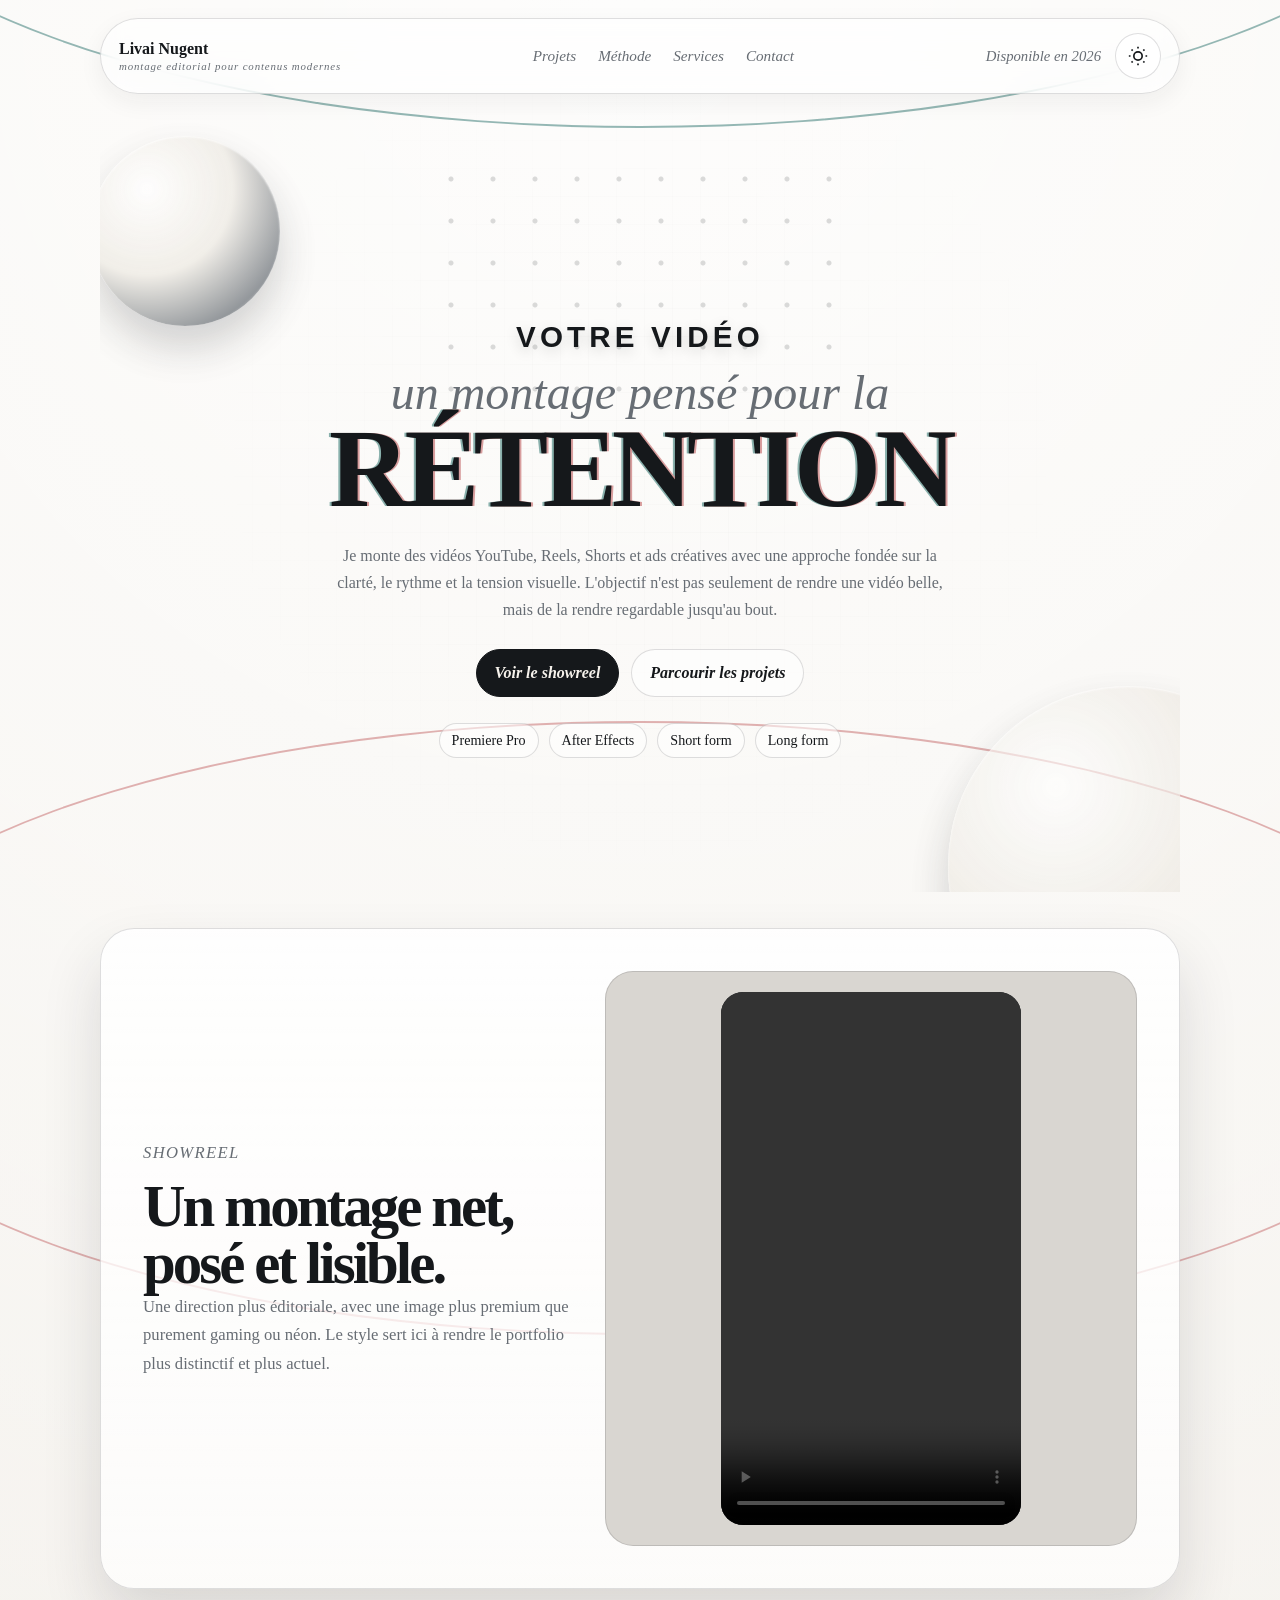
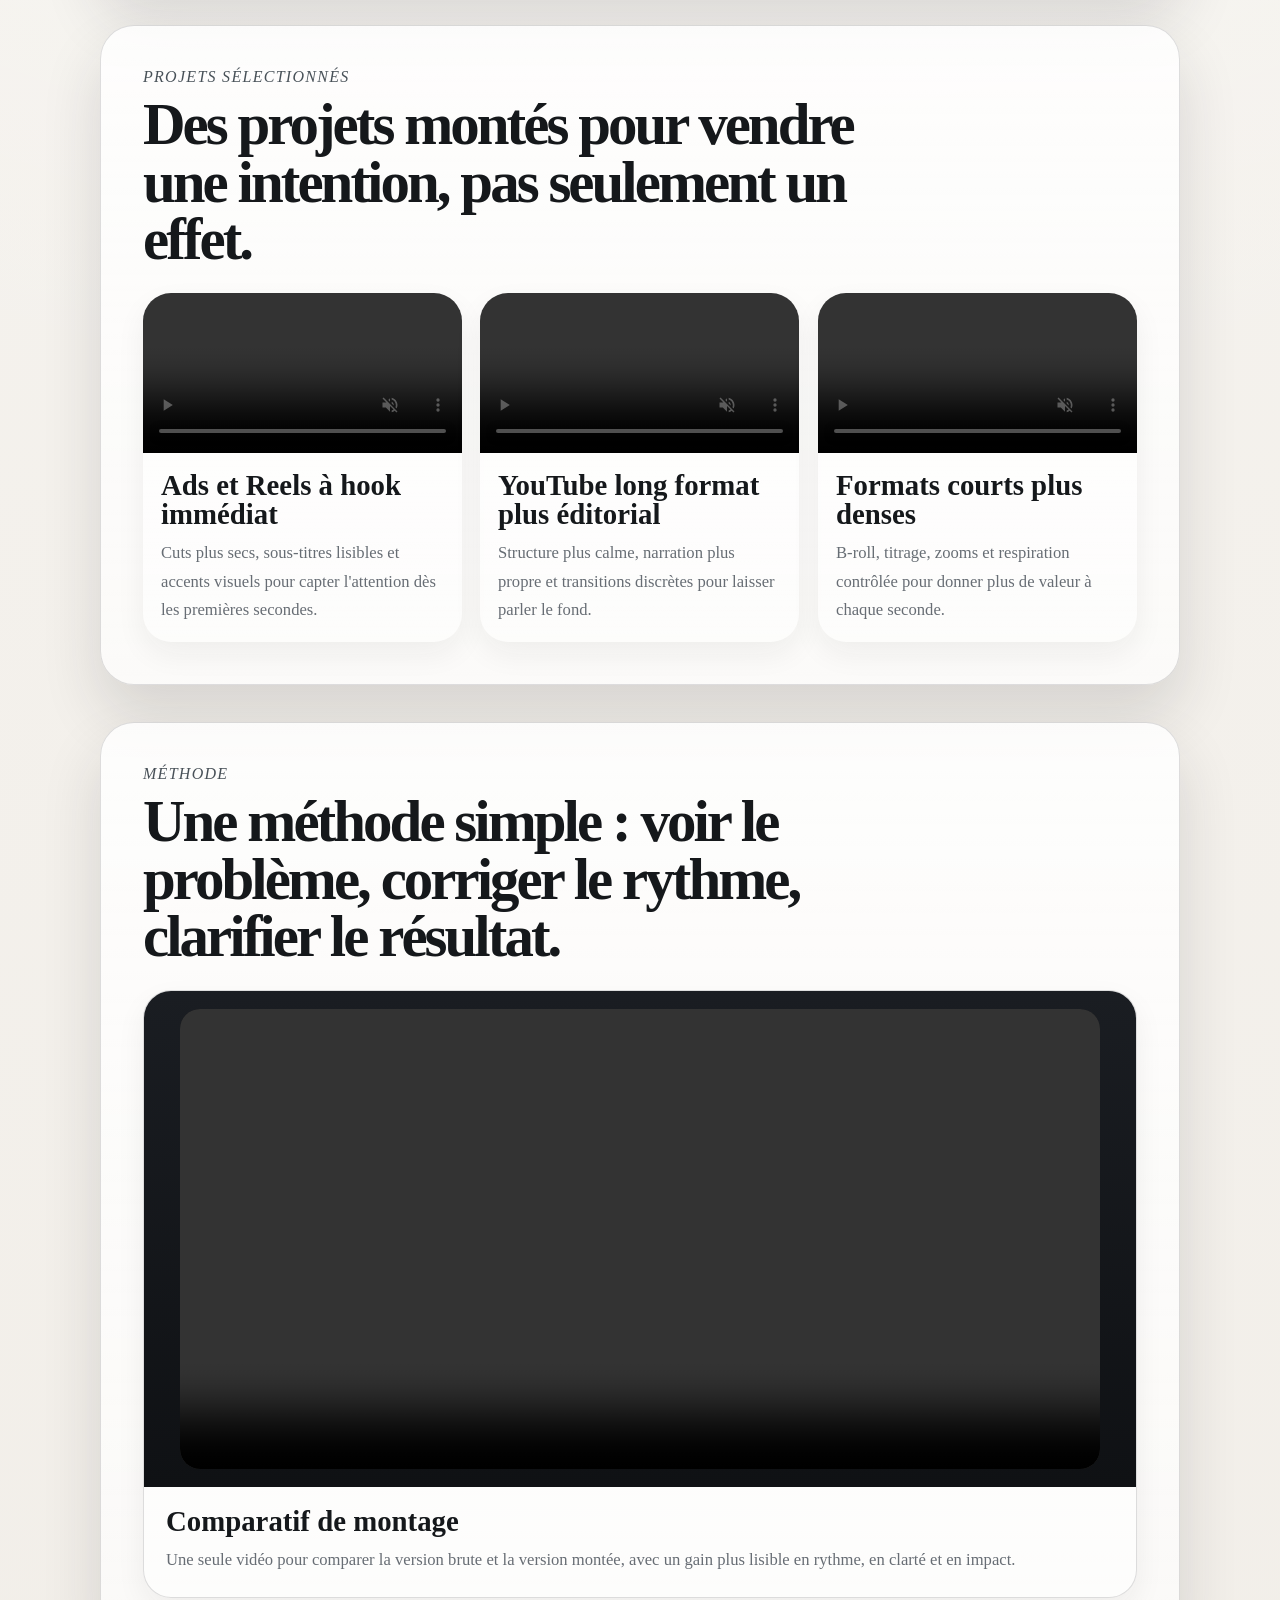
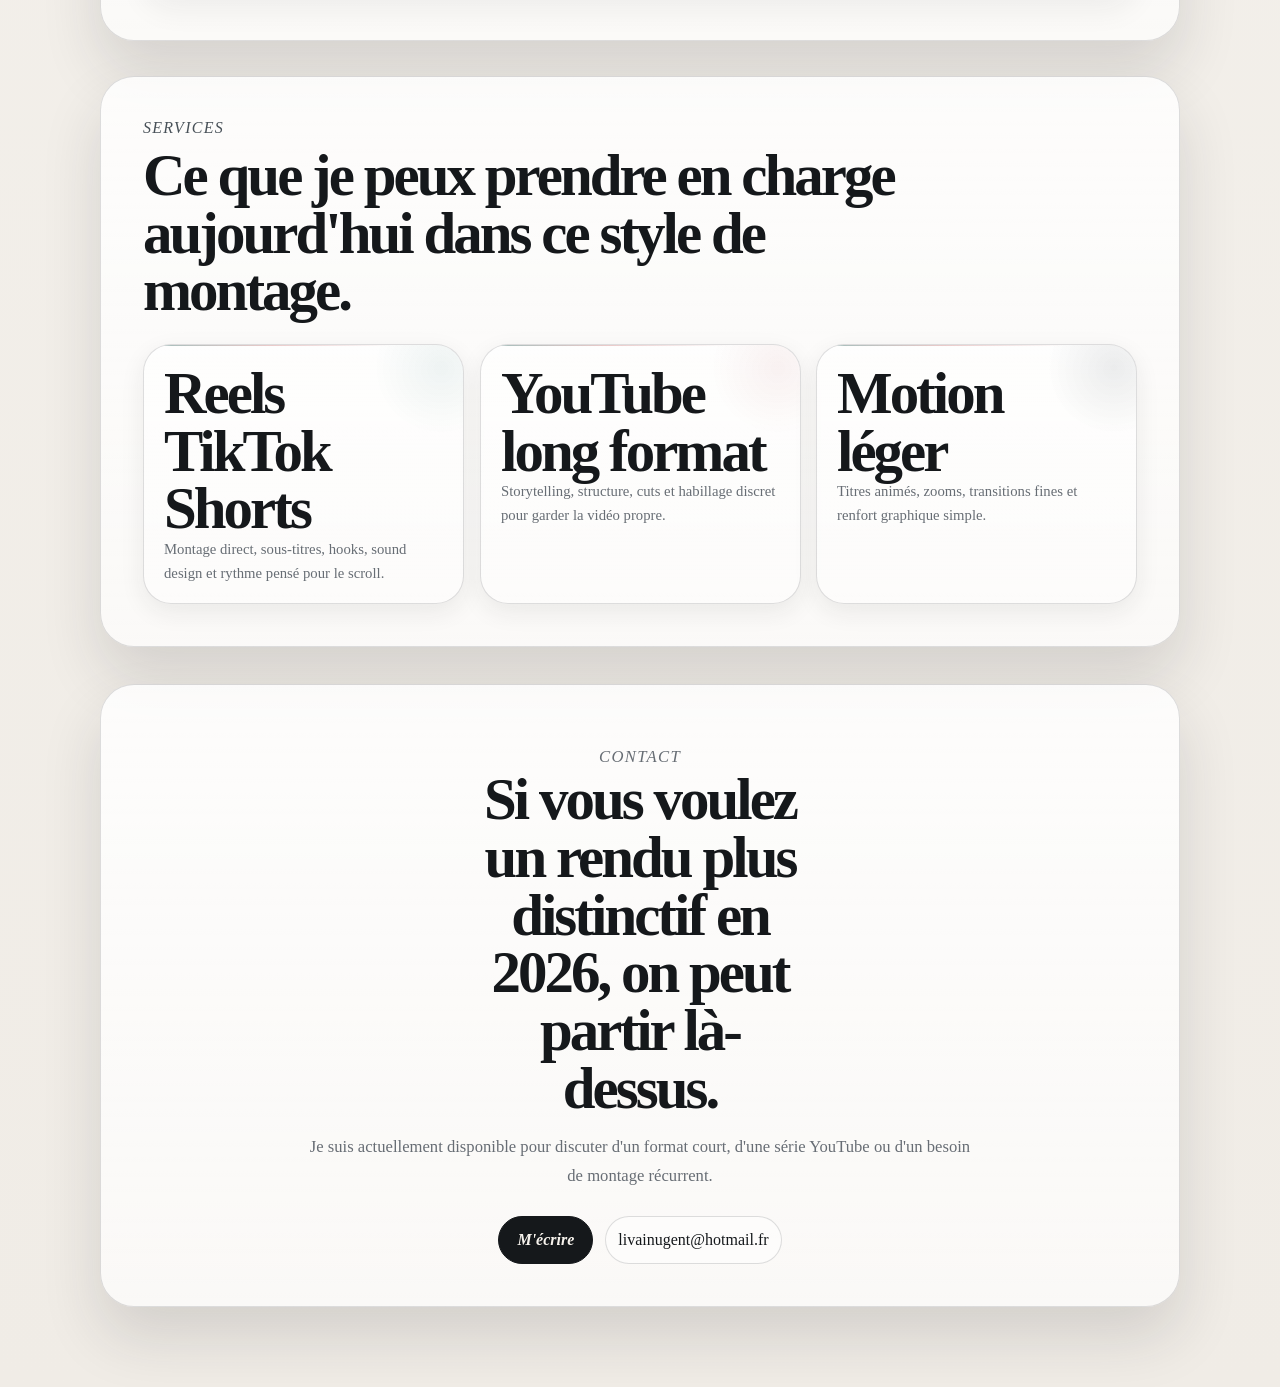
==== index.html @ 390b1044 "ajout_video_voyagetest" ====
﻿<!doctype html>
<html lang="fr">
<head>
  <meta charset="utf-8" />
  <meta name="viewport" content="width=device-width, initial-scale=1" />
  <title>Portfolio 2026 | Livai Nugent | Monteur vidéo</title>
  <meta name="description" content="Monteur vidéo pour YouTube, Reels, Shorts et publicités. Showreel, projets, méthode, services et contact." />
  <link rel="icon" type="image/png" href="LN_pixel_logo_transparent_512.png" sizes="32x32" />
  <link rel="stylesheet" href="style.css" />
</head>
<body>
  <div class="page-arc page-arc-top"></div>
  <div class="page-arc page-arc-bottom"></div>
  <div class="grid-overlay" aria-hidden="true"></div>

  <div class="wrap">
    <header class="site-header">
      <a href="#top" class="brand">
        <span class="brand-text">
          <strong>Livai Nugent</strong>
          <span>montage editorial pour contenus modernes</span>
        </span>
      </a>

      <nav class="desktop-nav" aria-label="Navigation principale">
        <a href="#work">Projets</a>
        <a href="#case-studies">Méthode</a>
        <a href="#services">Services</a>
        <a href="#contact">Contact</a>
      </nav>

      <a class="header-link" href="#contact">Disponible en 2026</a>

      <button id="theme-toggle" class="theme-toggle" aria-label="Basculer le mode sombre" title="Basculer le mode sombre">
        <svg class="theme-icon theme-icon-light" viewBox="0 0 24 24" fill="none" stroke="currentColor" stroke-width="2">
          <circle cx="12" cy="12" r="5"/>
          <path d="M12 1v2M12 21v2M4.22 4.22l1.42 1.42M18.36 18.36l1.42 1.42M1 12h2M21 12h2M4.22 19.78l1.42-1.42M18.36 5.64l1.42-1.42"/>
        </svg>
        <svg class="theme-icon theme-icon-dark" viewBox="0 0 24 24" fill="none" stroke="currentColor" stroke-width="2">
          <path d="M21 12.79A9 9 0 1 1 11.21 3 7 7 0 0 0 21 12.79z"/>
        </svg>
      </button>

      <button class="nav-toggle" aria-label="Ouvrir le menu" aria-expanded="false" aria-controls="mobile-nav">
        <span class="nav-toggle-label">Menu</span>
        <span class="nav-toggle-icon" aria-hidden="true">
          <span></span>
          <span></span>
          <span></span>
        </span>
      </button>

      <div id="mobile-nav" class="mobile-nav" role="menu" aria-label="Navigation mobile">
        <a href="#work">Projets</a>
        <a href="#case-studies">Méthode</a>
        <a href="#services">Services</a>
        <a href="#contact">Contact</a>
      </div>
    </header>

    <main id="top">
      <section class="hero reveal">
        <div class="coin coin-top" aria-hidden="true"></div>

        <div class="hero-inner">
          <p class="eyebrow">Votre vidéo</p>
          <h1>
            <span class="headline-script">un montage pensé pour la</span>
            <span class="headline-main">RÉTENTION</span>
          </h1>
          <p class="hero-copy">
            Je monte des vidéos YouTube, Reels, Shorts et ads créatives avec une approche fondée sur la clarté, le rythme et la tension visuelle. L'objectif n'est pas seulement de rendre une vidéo belle, mais de la rendre regardable jusqu'au bout.
          </p>

          <div class="hero-actions">
            <a class="btn primary" href="#showreel">Voir le showreel</a>
            <a class="btn secondary" href="#work">Parcourir les projets</a>
          </div>

          <div class="hero-facts">
            <span>Premiere Pro</span>
            <span>After Effects</span>
            <span>Short form</span>
            <span>Long form</span>
          </div>
        </div>

        <div class="coin coin-bottom" aria-hidden="true"></div>
      </section>

      <section class="showcase reveal" id="showreel">
        <div class="showcase-copy">
          <p class="section-kicker">Showreel</p>
          <h2>Un montage net, posé et lisible.</h2>
          <p>Une direction plus éditoriale, avec une image plus premium que purement gaming ou néon. Le style sert ici à rendre le portfolio plus distinctif et plus actuel.</p>
        </div>
        <div class="showcase-media showcase-media-vertical">
          <video class="showreel-video" muted loop playsinline controls preload="metadata">
            <source src="video/v1_equilibre_remyb-loop45s.mp4" type="video/mp4" />
            Votre navigateur ne supporte pas la lecture vidéo.
          </video>
        </div>
      </section>

      <section class="section reveal" id="work">
        <div class="section-heading">
          <p class="section-kicker">Projets sélectionnés</p>
          <h2>Des projets montés pour vendre une intention, pas seulement un effet.</h2>
        </div>

        <div class="work-grid">
          <article class="work-card reveal-card">
            <div class="work-media">
                <video autoplay muted loop playsinline preload="metadata" controls data-start="0.5" aria-label="Extrait de montage publicitaire">
                  <source src="video/VOYAGECORPS-loop45s.mp4" type="video/mp4" />
                </video>
            </div>
            <div class="work-body">
              <h3>Ads et Reels à hook immédiat</h3>
              <p>Cuts plus secs, sous-titres lisibles et accents visuels pour capter l'attention dès les premières secondes.</p>
            </div>
          </article>

          <article class="work-card reveal-card">
            <div class="work-media">
                <video autoplay muted loop playsinline preload="metadata" controls aria-label="Extrait de montage YouTube long format">
                  <source src="video/v3__lemillionourien_intro-loop10s.mp4" type="video/mp4" />
                </video>
            </div>
            <div class="work-body">
              <h3>YouTube long format plus éditorial</h3>
              <p>Structure plus calme, narration plus propre et transitions discrètes pour laisser parler le fond.</p>
            </div>
          </article>

          <article class="work-card reveal-card">
            <div class="work-media">
                <video autoplay muted loop playsinline preload="metadata" controls data-start="3" aria-label="Extrait de montage format court">
                  <source src="video/v1_avant_apres-loop45s.mp4" type="video/mp4" />
                </video>
            </div>
            <div class="work-body">
              <h3>Formats courts plus denses</h3>
              <p>B-roll, titrage, zooms et respiration contrôlée pour donner plus de valeur à chaque seconde.</p>
            </div>
          </article>
        </div>
      </section>

      <section class="section reveal" id="case-studies">
        <div class="section-heading">
          <p class="section-kicker">Méthode</p>
          <h2>Une méthode simple : voir le problème, corriger le rythme, clarifier le résultat.</h2>
        </div>

        <div class="case-grid">
          <article class="case-card case-video-card case-video-feature reveal-card">
            <div class="case-video-media">
              <video muted loop controls preload="metadata" playsinline aria-label="Comparatif avant après">
                <source src="video/Avant_apresmp4-loop45s.mp4" type="video/mp4" />
                Votre navigateur ne supporte pas la lecture vidéo.
              </video>
            </div>
            <div class="case-video-body">
              <span class="case-label"></span>
              <h3>Comparatif de montage</h3>
              <p>Une seule vidéo pour comparer la version brute et la version montée, avec un gain plus lisible en rythme, en clarté et en impact.</p>
            </div>
          </article>
        </div>
      </section>

      <section class="section reveal" id="services">
        <div class="section-heading">
          <p class="section-kicker">Services</p>
          <h2>Ce que je peux prendre en charge aujourd'hui dans ce style de montage.</h2>
        </div>

        <div class="services-list">
          <article class="service-row reveal-card">
            <div>
              <h2>Reels  TikTok Shorts</h2>
              <p>Montage direct, sous-titres, hooks, sound design et rythme pensé pour le scroll.</p>
            </div>
          </article>
          <article class="service-row reveal-card">
            <div>
              <h2>YouTube long format</h2>
              <p>Storytelling, structure, cuts et habillage discret pour garder la vidéo propre.</p>
            </div>
          </article>
          <article class="service-row reveal-card">
            <div>
              <h2>Motion léger</h2>
              <p>Titres animés, zooms, transitions fines et renfort graphique simple.</p>
            </div>
          </article>
        </div>
      </section>

      <section class="contact-panel reveal" id="contact">
        <p class="section-kicker">Contact</p>
        <h2>Si vous voulez un rendu plus distinctif en 2026, on peut partir là-dessus.</h2>
        <p>Je suis actuellement disponible pour discuter d'un format court, d'une série YouTube ou d'un besoin de montage récurrent.</p>
        <div class="contact-actions">
          <a class="btn primary" href="mailto:livainugent@hotmail.fr?subject=Projet%20video%20-%20Portfolio">M'écrire</a>
          <span>livainugent@hotmail.fr</span>
        </div>
      </section>
    </main>
  </div>

  <script>
    function revealOnScroll() {
      document.querySelectorAll('.reveal, .reveal-card').forEach((el) => {
        const rect = el.getBoundingClientRect();
        if (rect.top < window.innerHeight - 70) {
          el.classList.add('visible');
        }
      });
    }

    window.addEventListener('scroll', revealOnScroll);
    window.addEventListener('DOMContentLoaded', revealOnScroll);

    const navToggle = document.querySelector('.nav-toggle');
    const mobileNav = document.getElementById('mobile-nav');
    if (navToggle && mobileNav) {
      navToggle.addEventListener('click', () => {
        const isOpen = mobileNav.classList.toggle('open');
        navToggle.setAttribute('aria-expanded', isOpen ? 'true' : 'false');
      });
      mobileNav.querySelectorAll('a').forEach((link) => {
        link.addEventListener('click', () => {
          mobileNav.classList.remove('open');
          navToggle.setAttribute('aria-expanded', 'false');
        });
      });
    }

    // Toggle du mode sombre/clair
    const themeToggle = document.getElementById('theme-toggle');
    const html = document.documentElement;

    // Fonction pour appliquer le thème
    function applyTheme(theme) {
      html.setAttribute('data-theme', theme);
      localStorage.setItem('theme', theme);
    }

    // Fonction pour basculer le thème
    function toggleTheme() {
      const currentTheme = html.getAttribute('data-theme') || 'light';
      const newTheme = currentTheme === 'light' ? 'dark' : 'light';
      applyTheme(newTheme);
    }

    // Initialisation du thème
    const savedTheme = localStorage.getItem('theme') || 'light';
    applyTheme(savedTheme);

    // Écouteur d'événement pour le bouton toggle
    if (themeToggle) {
      themeToggle.addEventListener('click', toggleTheme);
    }

    document.querySelectorAll('video[data-start]').forEach((video) => {
      const startTime = Number(video.dataset.start || 0);
      if (!startTime) return;

      const seekToStart = () => {
        if (video.duration && video.duration > startTime) {
          video.currentTime = startTime;
        }
      };

      video.addEventListener('loadedmetadata', seekToStart, { once: true });
    });
  </script>
</body>
</html>
---- style.css ----
:root {
  /* Mode clair (par défaut) */
  --bg: #f4f2ee;
  --bg-soft: #ece8e1;
  --paper: rgba(255, 255, 255, 0.68);
  --paper-strong: rgba(255, 255, 255, 0.84);
  --line: rgba(22, 27, 31, 0.14);
  --line-soft: rgba(22, 27, 31, 0.08);
  --text: #15181b;
  --muted: #676d74;
  --accent: #7ca7a3;
  --accent-2: #d49494;
  --shadow: 0 30px 60px rgba(35, 36, 39, 0.14);
  --shadow-soft: 0 8px 24px rgba(35, 36, 39, 0.08);
  --border: rgba(22, 27, 31, 0.12);
  --hover: rgba(22, 27, 31, 0.06);
}

/* Mode sombre */
[data-theme="dark"] {
  --bg: #0a0e27;
  --bg-soft: #121524;
  --paper: rgba(18, 21, 36, 0.8);
  --paper-strong: rgba(18, 21, 36, 0.95);
  --line: rgba(255, 255, 255, 0.12);
  --line-soft: rgba(255, 255, 255, 0.06);
  --text: #e9ecf1;
  --muted: #aab2c0;
  --accent: #a855f7;
  --accent-2: #d8b4fe;
  --shadow: 0 30px 60px rgba(0, 0, 0, 0.4);
  --shadow-soft: 0 8px 24px rgba(0, 0, 0, 0.25);
  --border: rgba(255, 255, 255, 0.08);
  --hover: rgba(255, 255, 255, 0.04);
}

* {
  box-sizing: border-box;
  transition: background-color 0.3s ease, color 0.3s ease, border-color 0.3s ease, box-shadow 0.3s ease;
}

html {
  scroll-behavior: smooth;
}

body {
  margin: 0;
  min-height: 100vh;
  color: var(--text);
  background:
    radial-gradient(circle at top center, rgba(255, 255, 255, 0.8), transparent 45%),
    linear-gradient(180deg, #f7f5f1 0%, #f0ece6 100%);
  font-family: Georgia, 'Times New Roman', serif;
  overflow-x: hidden;
  transition: background 0.3s ease, color 0.3s ease;
}

[data-theme="dark"] body {
  background:
    radial-gradient(circle at top center, rgba(10, 14, 39, 0.6), transparent 45%),
    linear-gradient(180deg, #0a0e27 0%, #121524 100%);
}

body::before {
  content: '';
  position: fixed;
  inset: 0;
  pointer-events: none;
  background:
    linear-gradient(rgba(20, 24, 28, 0.05) 1px, transparent 1px),
    linear-gradient(90deg, rgba(20, 24, 28, 0.05) 1px, transparent 1px);
  background-size: 28px 28px;
  opacity: 0.24;
  mask-image: radial-gradient(circle at center, black 18%, transparent 70%);
  transition: opacity 0.3s ease;
}

[data-theme="dark"] body::before {
  background:
    linear-gradient(rgba(255, 255, 255, 0.03) 1px, transparent 1px),
    linear-gradient(90deg, rgba(255, 255, 255, 0.03) 1px, transparent 1px);
  opacity: 0.12;
}

img,
video {
  display: block;
  max-width: 100%;
}

a {
  color: inherit;
  text-decoration: none;
}

.wrap {
  position: relative;
  width: min(1080px, calc(100% - 30px));
  margin: 0 auto;
  padding: 18px 0 80px;
  z-index: 1;
}

.page-arc {
  position: fixed;
  left: 50%;
  width: 130vw;
  height: 48vw;
  border: 2px solid rgba(124, 167, 163, 0.9);
  border-radius: 50%;
  transform: translateX(-50%);
  pointer-events: none;
  opacity: 0.9;
}

.page-arc-top {
  top: -38vw;
}

.page-arc-bottom {
  bottom: -34vw;
  border-color: rgba(212, 148, 148, 0.8);
}

.grid-overlay {
  position: fixed;
  inset: 0;
  pointer-events: none;
}

.grid-overlay::before {
  content: '';
  position: absolute;
  left: 50%;
  top: 32%;
  width: min(420px, 68vw);
  height: min(260px, 42vw);
  transform: translate(-50%, -50%);
  background-image: radial-gradient(circle, rgba(40, 44, 48, 0.22) 2px, transparent 3px);
  background-size: 42px 42px;
  opacity: 0.75;
}

.site-header {
  position: sticky;
  top: 14px;
  z-index: 20;
  display: grid;
  grid-template-columns: minmax(0, auto) minmax(0, 1fr) auto auto;
  gap: 14px;
  align-items: center;
  padding: 14px 18px;
  border: 1px solid var(--line);
  border-radius: 999px;
  background: rgba(255, 255, 255, 0.66);
  backdrop-filter: blur(14px);
  box-shadow: 0 8px 24px rgba(30, 32, 36, 0.06);
}

.brand {
  display: inline-flex;
  align-items: center;
  gap: 12px;
  min-width: 0;
}

.brand-logo {
  width: 42px;
  height: 42px;
  object-fit: contain;
  border-radius: 50%;
  padding: 6px;
  background: linear-gradient(180deg, var(--paper-strong), var(--bg-soft));
  box-shadow: inset 0 1px 1px rgba(255, 255, 255, 0.8), 0 12px 24px rgba(20, 22, 24, 0.18);
}

.brand-text {
  display: grid;
  gap: 2px;
  min-width: 0;
}

.brand-text strong {
  font-family: Georgia, 'Times New Roman', serif;
  font-size: 1rem;
  font-weight: 700;
}

.brand-text span {
  font-family: Georgia, 'Times New Roman', serif;
  font-style: italic;
  font-size: 0.68rem;
  letter-spacing: 0.08em;
  text-transform: lowercase;
  color: var(--muted);
}

.desktop-nav {
  display: flex;
  justify-content: center;
  align-items: center;
  min-width: 0;
  gap: 22px;
  font-size: 0.95rem;
  font-family: Georgia, 'Times New Roman', serif;
  font-style: italic;
  flex-wrap: wrap;
}

.desktop-nav a,
.mobile-nav a,
.header-link {
  color: var(--muted);
  transition: color 0.2s ease;
}

.desktop-nav a:hover,
.mobile-nav a:hover,
.header-link:hover {
  color: var(--text);
}

.header-link {
  font-family: Georgia, 'Times New Roman', serif;
  font-style: italic;
  font-size: 0.92rem;
  white-space: nowrap;
}

.nav-toggle {
  display: none;
  min-height: 46px;
  padding: 0 16px;
  border: 1px solid var(--line);
  border-radius: 999px;
  background: var(--paper-strong);
  backdrop-filter: blur(8px);
  transition: all 0.3s ease;
  color: var(--text);
  cursor: pointer;
  gap: 12px;
}

.nav-toggle:hover {
  background: var(--paper);
  border-color: var(--accent);
}

.nav-toggle-label {
  font-family: Georgia, 'Times New Roman', serif;
  font-style: italic;
  font-size: 0.92rem;
  line-height: 1;
}

.nav-toggle-icon {
  display: inline-flex;
  flex-direction: column;
  justify-content: center;
  gap: 4px;
}

.nav-toggle-icon span {
  display: block;
  width: 16px;
  height: 1.5px;
  border-radius: 999px;
  background: var(--text);
}

.theme-toggle {
  width: 46px;
  height: 46px;
  padding: 0;
  border: 1px solid var(--line);
  border-radius: 50%;
  background: var(--paper-strong);
  backdrop-filter: blur(8px);
  cursor: pointer;
  display: flex;
  align-items: center;
  justify-content: center;
  transition: all 0.3s ease;
  color: var(--text);
}

.theme-toggle:hover {
  background: var(--paper);
  border-color: var(--accent);
  transform: scale(1.05);
}

.theme-icon {
  width: 20px;
  height: 20px;
  transition: opacity 0.3s ease, transform 0.3s ease;
}

.theme-icon-light {
  opacity: 1;
}

.theme-icon-dark {
  opacity: 0;
  position: absolute;
}

[data-theme="dark"] .theme-icon-light {
  opacity: 0;
}

[data-theme="dark"] .theme-icon-dark {
  opacity: 1;
}

.mobile-nav {
  display: none;
  grid-column: 1 / -1;
  gap: 10px;
  padding-top: 12px;
  border-top: 1px solid var(--line-soft);
}

.mobile-nav.open {
  display: grid;
}

main {
  display: grid;
  gap: 36px;
  margin-top: 24px;
}

.hero,
.showcase,
.section,
.contact-panel,
.reveal-card {
  opacity: 0;
  transform: translateY(26px);
  transition: opacity 1s ease, transform 1s cubic-bezier(0.22, 1, 0.36, 1);
  will-change: opacity, transform;
}

.visible {
  opacity: 1;
  transform: none;
}

.hero {
  position: relative;
  min-height: 86vh;
  display: grid;
  place-items: center;
  text-align: center;
  padding: 110px 0 40px;
  overflow: hidden;
}

.hero-inner {
  position: relative;
  z-index: 1;
  max-width: 760px;
}

.eyebrow,
.section-kicker {
  letter-spacing: 0.08em;
  text-transform: uppercase;
  font-family: Georgia, 'Times New Roman', serif;
  font-style: italic;
}

.eyebrow {
  margin: 0 0 14px;
  font-family: 'Montserrat', Arial, sans-serif;
  font-style: normal;
  font-size: clamp(1.2rem, 2.5vw, 1.85rem);
  font-weight: 900;
  letter-spacing: 0.14em;
  line-height: 1;
  color: var(--text);
  text-shadow: 0 4px 14px rgba(21, 24, 27, 0.16);
}

h1,
h2,
h3,
p {
  margin: 0;
}

.headline-script {
  display: block;
  font-family: Georgia, 'Times New Roman', serif;
  font-style: italic;
  font-size: clamp(2rem, 4vw, 3rem);
  font-weight: 500;
  color: var(--muted);
}

.headline-main {
  display: block;
  margin-top: -4px;
  font-size: clamp(3.2rem, 10vw, 7rem);
  line-height: 0.94;
  letter-spacing: -0.05em;
  font-weight: 900;
  text-transform: uppercase;
  text-shadow: 2px 0 0 rgba(212, 148, 148, 0.9), -2px 0 0 rgba(124, 167, 163, 0.9);
  overflow-wrap: anywhere;
}

.hero-copy,
.showcase-copy p,
.work-body p,
.case-card p,
.service-row p,
.contact-panel p {
  color: var(--muted);
  line-height: 1.7;
  font-family: Georgia, 'Times New Roman', serif;
  font-size: 1.04rem;
}

.hero-copy {
  max-width: 620px;
  margin: 20px auto 0;
  font-size: 1rem;
}

.hero-actions,
.contact-actions {
  display: flex;
  justify-content: center;
  gap: 12px;
  flex-wrap: wrap;
  margin-top: 26px;
}

.hero-facts {
  display: flex;
  justify-content: center;
  flex-wrap: wrap;
  gap: 10px;
  margin-top: 26px;
}

.hero-facts span {
  padding: 8px 12px;
  border: 1px solid var(--line);
  border-radius: 999px;
  background: rgba(255, 255, 255, 0.52);
  font-size: 0.88rem;
}

.coin {
  position: absolute;
  z-index: 0;
  border-radius: 50%;
  background: radial-gradient(circle at 30% 28%, var(--paper-strong) 0%, var(--bg-soft) 45%, var(--muted) 78%, var(--paper) 100%);
  box-shadow: inset 0 1px 2px rgba(255, 255, 255, 0.85), 0 22px 40px rgba(39, 43, 46, 0.28);
  overflow: hidden;
  pointer-events: none;
  opacity: 0.7;
}

.coin img {
  width: 100%;
  height: 100%;
  object-fit: contain;
  opacity: 0.22;
  filter: grayscale(1) contrast(1.1);
}

.coin-top {
  top: 18px;
  left: -10px;
  width: min(190px, 28vw);
  height: min(190px, 28vw);
}

.coin-bottom {
  right: -10vw;
  bottom: -12vw;
  width: min(360px, 54vw);
  height: min(360px, 54vw);
}

.btn {
  display: inline-flex;
  align-items: center;
  justify-content: center;
  min-height: 48px;
  padding: 0 18px;
  border-radius: 999px;
  border: 1px solid var(--line);
  background: rgba(255, 255, 255, 0.58);
  color: var(--text);
  font-family: Georgia, 'Times New Roman', serif;
  font-style: italic;
  font-weight: 600;
}

.btn.primary {
  background: var(--text);
  color: #f6f2ec;
  border-color: var(--text);
}

.showcase,
.section,
.contact-panel {
  position: relative;
  border: 1px solid var(--line);
  border-radius: 34px;
  background: linear-gradient(180deg, var(--paper-strong), var(--paper));
  box-shadow: var(--shadow);
}

.showcase,
.contact-panel,
.section {
  padding: clamp(24px, 4vw, 42px);
}

.showcase {
  display: grid;
  grid-template-columns: 0.9fr 1.1fr;
  gap: 26px;
  align-items: center;
}

.section-heading {
  max-width: 760px;
  margin-bottom: 24px;
}

.section-kicker {
  display: inline-block;
  margin-bottom: 10px;
  font-size: 1rem;
  color: #485158;
}

h2 {
  font-family: Georgia, 'Times New Roman', serif;
  font-size: clamp(2rem, 4.6vw, 3.8rem);
  line-height: 0.98;
  letter-spacing: -0.05em;
  font-weight: 700;
}

.showcase-media {
  border-radius: 28px;
  overflow: hidden;
  border: 1px solid var(--line);
  background: #d9d6d1;
}

.showcase-media-vertical {
  display: flex;
  justify-content: center;
  align-items: center;
  padding: clamp(12px, 2vw, 20px);
}

.showreel-video,
.work-media video {
  width: 100%;
  height: 100%;
  object-fit: cover;
}

.showreel-video {
  display: block;
  aspect-ratio: 9 / 16;
  width: min(100%, 300px);
  height: auto;
  margin: 0 auto;
  object-fit: cover;
  border-radius: 22px;
  background: #0f1114;
}

.work-grid {
  display: grid;
  grid-template-columns: repeat(3, minmax(0, 1fr));
  gap: 18px;
  align-items: start;
}

.work-card,
.case-card,
.service-row {
  border: 1px solid var(--line);
  background: rgba(255, 255, 255, 0.5);
  box-shadow: 0 12px 30px rgba(30, 34, 38, 0.06);
}

.work-card {
  display: grid;
  grid-template-rows: auto 1fr;
  overflow: hidden;
  border-radius: 28px;
  border: none;
  background: linear-gradient(180deg, var(--paper-strong), rgba(255, 255, 255, 0.42));
}

.work-media {
  display: block;
  background: transparent;
}

.work-media video {
  display: block;
  width: 100%;
  height: auto;
  object-fit: contain;
  background: transparent;
  border-radius: 0;
}

.work-body {
  padding: 18px;
}

.work-body h3,
.case-card h3,
.service-row h3 {
  font-family: Georgia, 'Times New Roman', serif;
  font-size: 1.8rem;
  line-height: 1.02;
  font-weight: 700;
}

.work-body p {
  margin-top: 10px;
}

.case-grid {
  display: grid;
  grid-template-columns: repeat(2, minmax(0, 1fr));
  gap: 18px;
}

.case-card {
  border-radius: 28px;
  padding: 22px;
}

.case-card p + p {
  margin-top: 10px;
}

.case-video-card {
  overflow: hidden;
  padding: 0;
}

.case-video-feature {
  grid-column: 1 / -1;
}

.case-video-media {
  display: flex;
  align-items: center;
  justify-content: center;
  padding: clamp(10px, 2vw, 18px);
  background: linear-gradient(180deg, #1a1d22 0%, #0f1114 100%);
}

.case-video-media video {
  width: 100%;
  height: 100%;
  object-fit: cover;
}

.case-video-body {
  padding: 20px 22px 22px;
}

.case-video-body p {
  margin-top: 10px;
}

.case-video-feature .case-video-media video {
  display: block;
  width: 100%;
  height: auto;
  max-width: min(100%, 920px);
  max-height: min(70vh, 720px);
  object-fit: contain;
  border-radius: 20px;
  background: #0f1114;
}

.services-list {
  display: grid;
  gap: 16px;
}

.service-row {
  display: grid;
  grid-template-columns: 1fr;
  gap: 8px;
  align-items: start;
  border-radius: 28px;
  padding: 20px 20px 18px;
  background: linear-gradient(180deg, rgba(255, 255, 255, 0.68), rgba(255, 255, 255, 0.42));
  box-shadow: var(--shadow-soft);
  position: relative;
  overflow: hidden;
  isolation: isolate;
  transition: transform 0.3s ease, border-color 0.3s ease, box-shadow 0.3s ease, background 0.3s ease;
}

.service-row::before {
  content: '';
  position: absolute;
  inset: 0 0 auto 0;
  height: 1px;
  background: linear-gradient(90deg, rgba(124, 167, 163, 0.75), rgba(212, 148, 148, 0.5), transparent 78%);
}

.service-row::after {
  content: '';
  position: absolute;
  right: -48px;
  top: -48px;
  width: 140px;
  height: 140px;
  border-radius: 50%;
  background: radial-gradient(circle, rgba(124, 167, 163, 0.12), transparent 68%);
  z-index: -1;
}

.service-row:hover {
  transform: translateY(-3px);
  border-color: rgba(124, 167, 163, 0.32);
  box-shadow: 0 20px 38px rgba(30, 34, 38, 0.1);
}

.service-row:nth-child(2)::after {
  background: radial-gradient(circle, rgba(212, 148, 148, 0.12), transparent 68%);
}

.service-row:nth-child(3)::after {
  background: radial-gradient(circle, rgba(72, 81, 88, 0.1), transparent 68%);
}

.service-row h3 {
  max-width: none;
  font-size: clamp(1.1rem, 1.7vw, 1.35rem);
  line-height: 1.12;
  white-space: normal;
  overflow-wrap: anywhere;
}

@media (min-width: 761px) {
  .service-row h3 {
    white-space: nowrap;
  }
}

@media (max-width: 760px) {
  .service-row h3 {
    font-size: clamp(1rem, 4.6vw, 1.18rem);
    line-height: 1.16;
  }
}

.service-row p {
  max-width: 58ch;
  font-size: 0.92rem;
  line-height: 1.6;
}

@media (min-width: 761px) {
  .services-list {
    grid-template-columns: repeat(3, minmax(0, 1fr));
    align-items: stretch;
  }

  .service-row {
    min-height: 190px;
    align-content: start;
  }
}

.contact-panel {
  text-align: center;
}

.contact-panel h2 {
  max-width: 12ch;
  margin: 0 auto;
}

.contact-panel p {
  max-width: 680px;
  margin: 16px auto 0;
}

.contact-actions span {
  display: inline-flex;
  align-items: center;
  padding: 0 12px;
  min-height: 48px;
  border: 1px solid var(--line);
  border-radius: 999px;
  background: rgba(255, 255, 255, 0.48);
}

@media (max-width: 980px) {
  .site-header {
    grid-template-columns: minmax(0, 1fr) auto auto;
    gap: 12px;
    padding: 12px 14px;
    border-radius: 28px;
  }

  .desktop-nav {
    grid-column: 1 / -1;
    order: 4;
    justify-content: flex-start;
    gap: 14px 18px;
    padding-top: 10px;
    border-top: 1px solid var(--line-soft);
  }

  .header-link {
    justify-self: end;
    font-size: 0.88rem;
  }

  .brand-text span {
    font-size: 0.62rem;
    letter-spacing: 0.06em;
  }

  .showcase,
  .work-grid,
  .case-grid {
    grid-template-columns: 1fr;
  }

  .case-video-feature {
    grid-column: auto;
  }

  .coin-bottom {
    right: -16vw;
    bottom: -16vw;
  }
}

@media (max-width: 760px) {
  .site-header {
    grid-template-columns: 1fr auto auto;
  }

  .desktop-nav,
  .header-link {
    display: none;
  }

  .nav-toggle {
    display: inline-flex;
    align-items: center;
    justify-content: center;
  }

  .brand-text strong {
    font-size: 0.94rem;
  }

  .brand-text span {
    font-size: 0.58rem;
  }

  .hero {
    min-height: auto;
    padding-top: 86px;
  }

  .service-row {
    grid-template-columns: 1fr;
  }

  .coin-top {
    top: 10px;
    left: -18px;
    width: 120px;
    height: 120px;
  }

  .coin-bottom {
    right: -20vw;
    bottom: -18vw;
  }
}

@media (max-width: 560px) {
  .wrap {
    width: min(100% - 16px, 1080px);
  }

  .headline-main {
    font-size: clamp(2.6rem, 15vw, 4.6rem);
    letter-spacing: -0.03em;
  }

  .showreel-video {
    width: 100%;
    max-width: 280px;
  }

  .hero-actions,
  .contact-actions {
    flex-direction: column;
    align-items: center;
  }
}

@media (prefers-reduced-motion: reduce) {
  html {
    scroll-behavior: auto;
  }

  .hero,
  .showcase,
  .section,
  .contact-panel,
  .reveal-card {
    transition: none;
  }
}
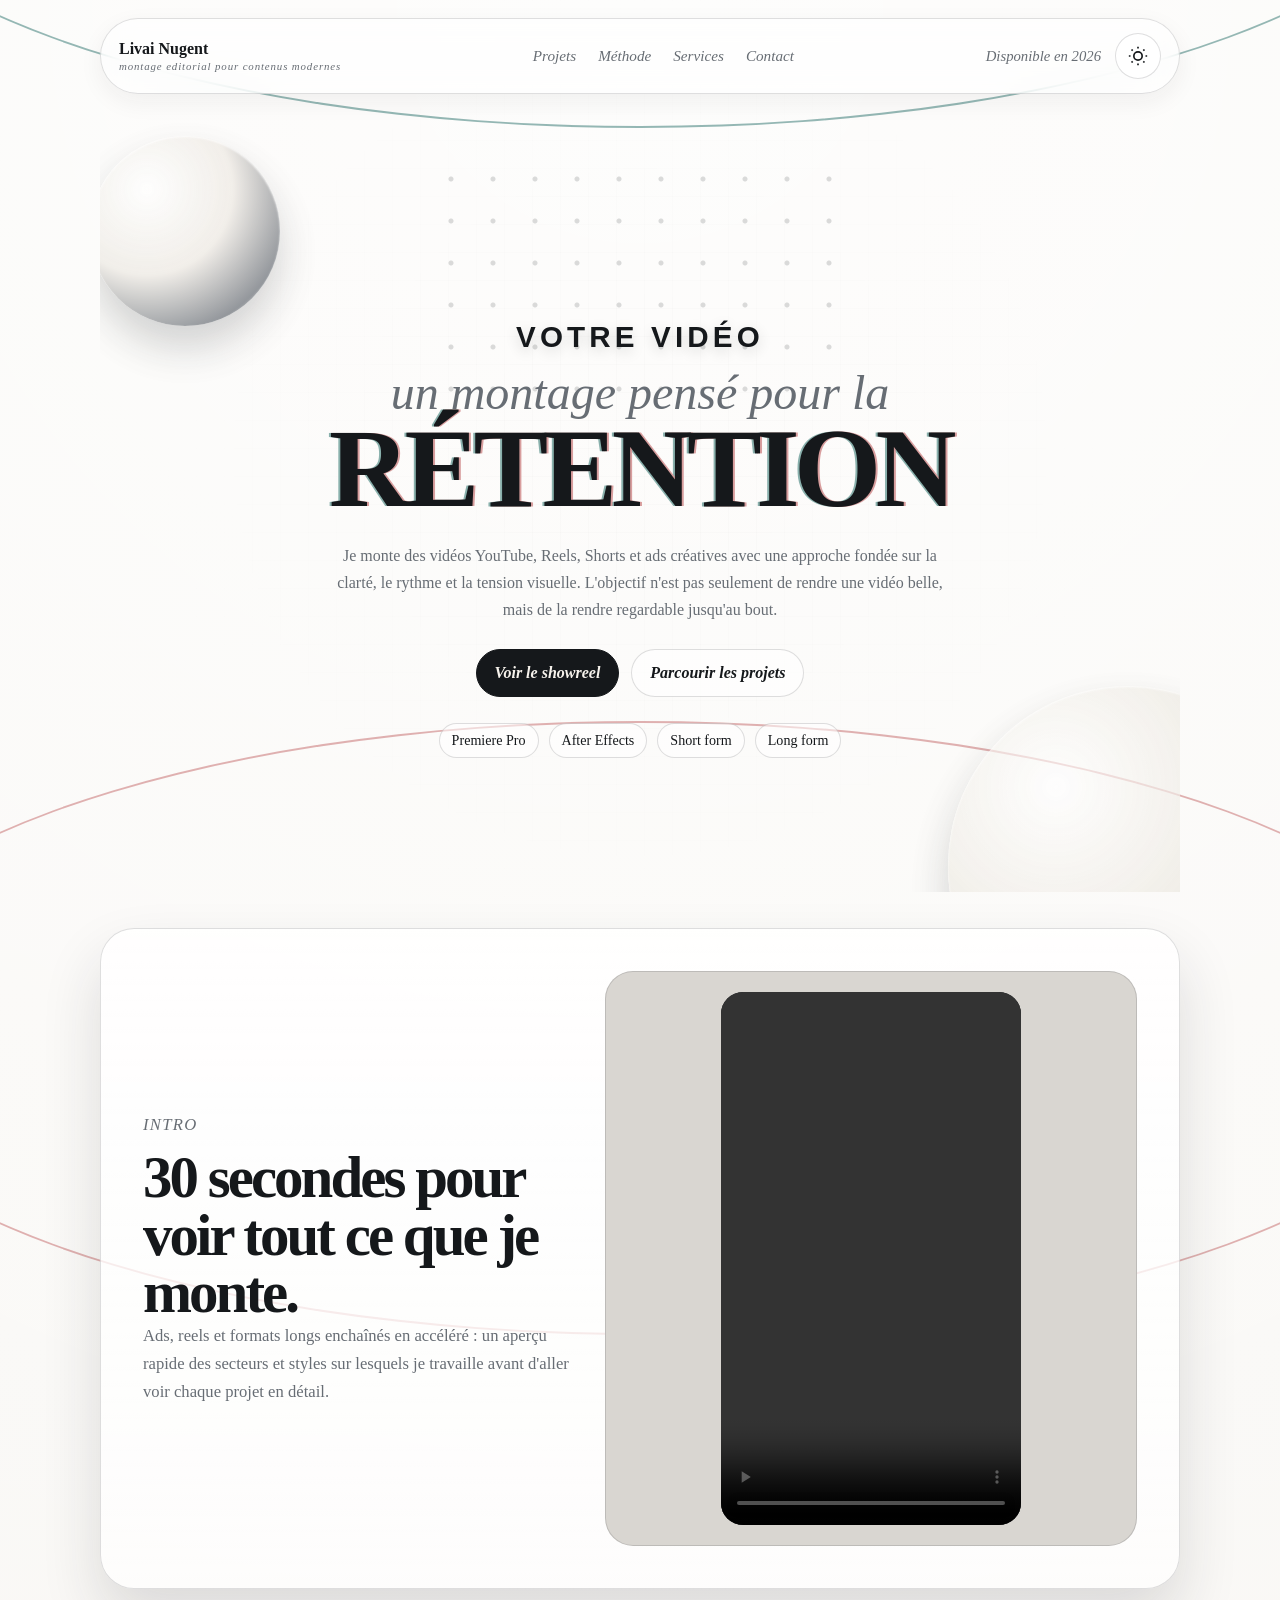
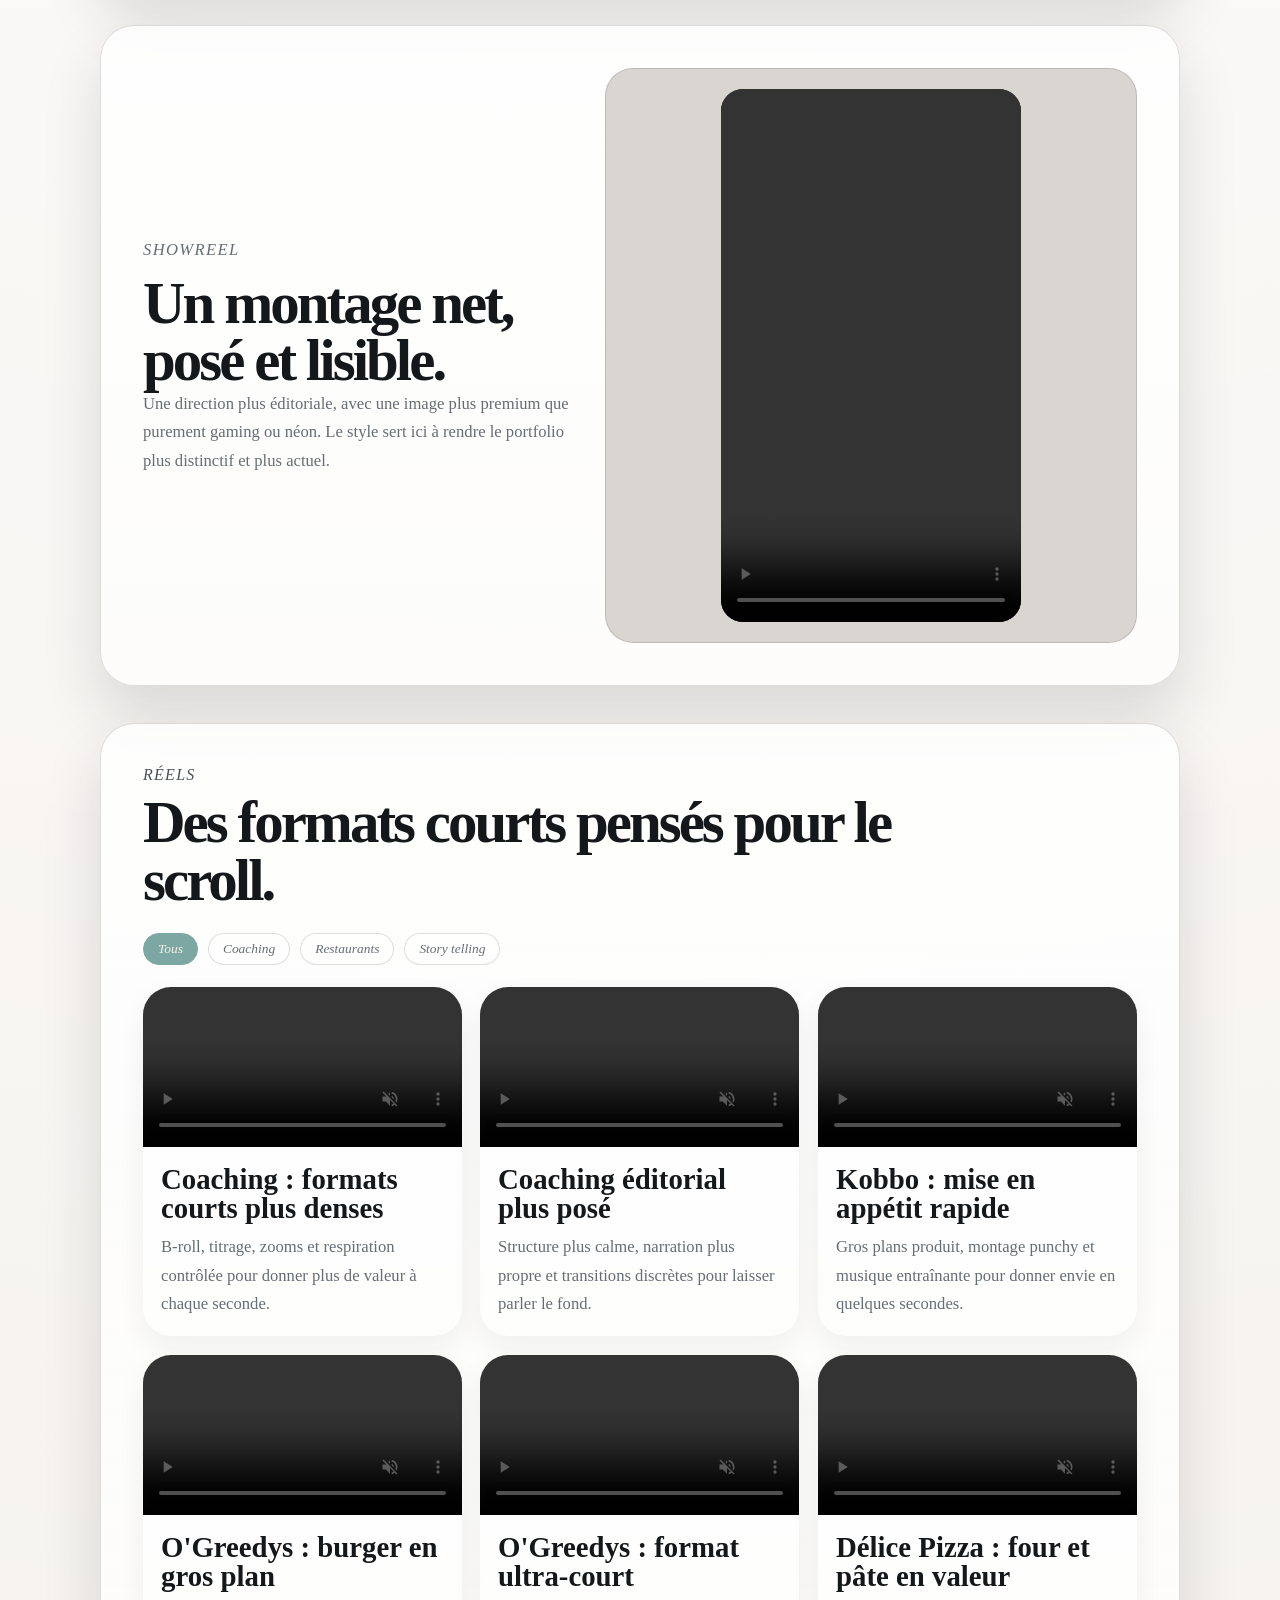
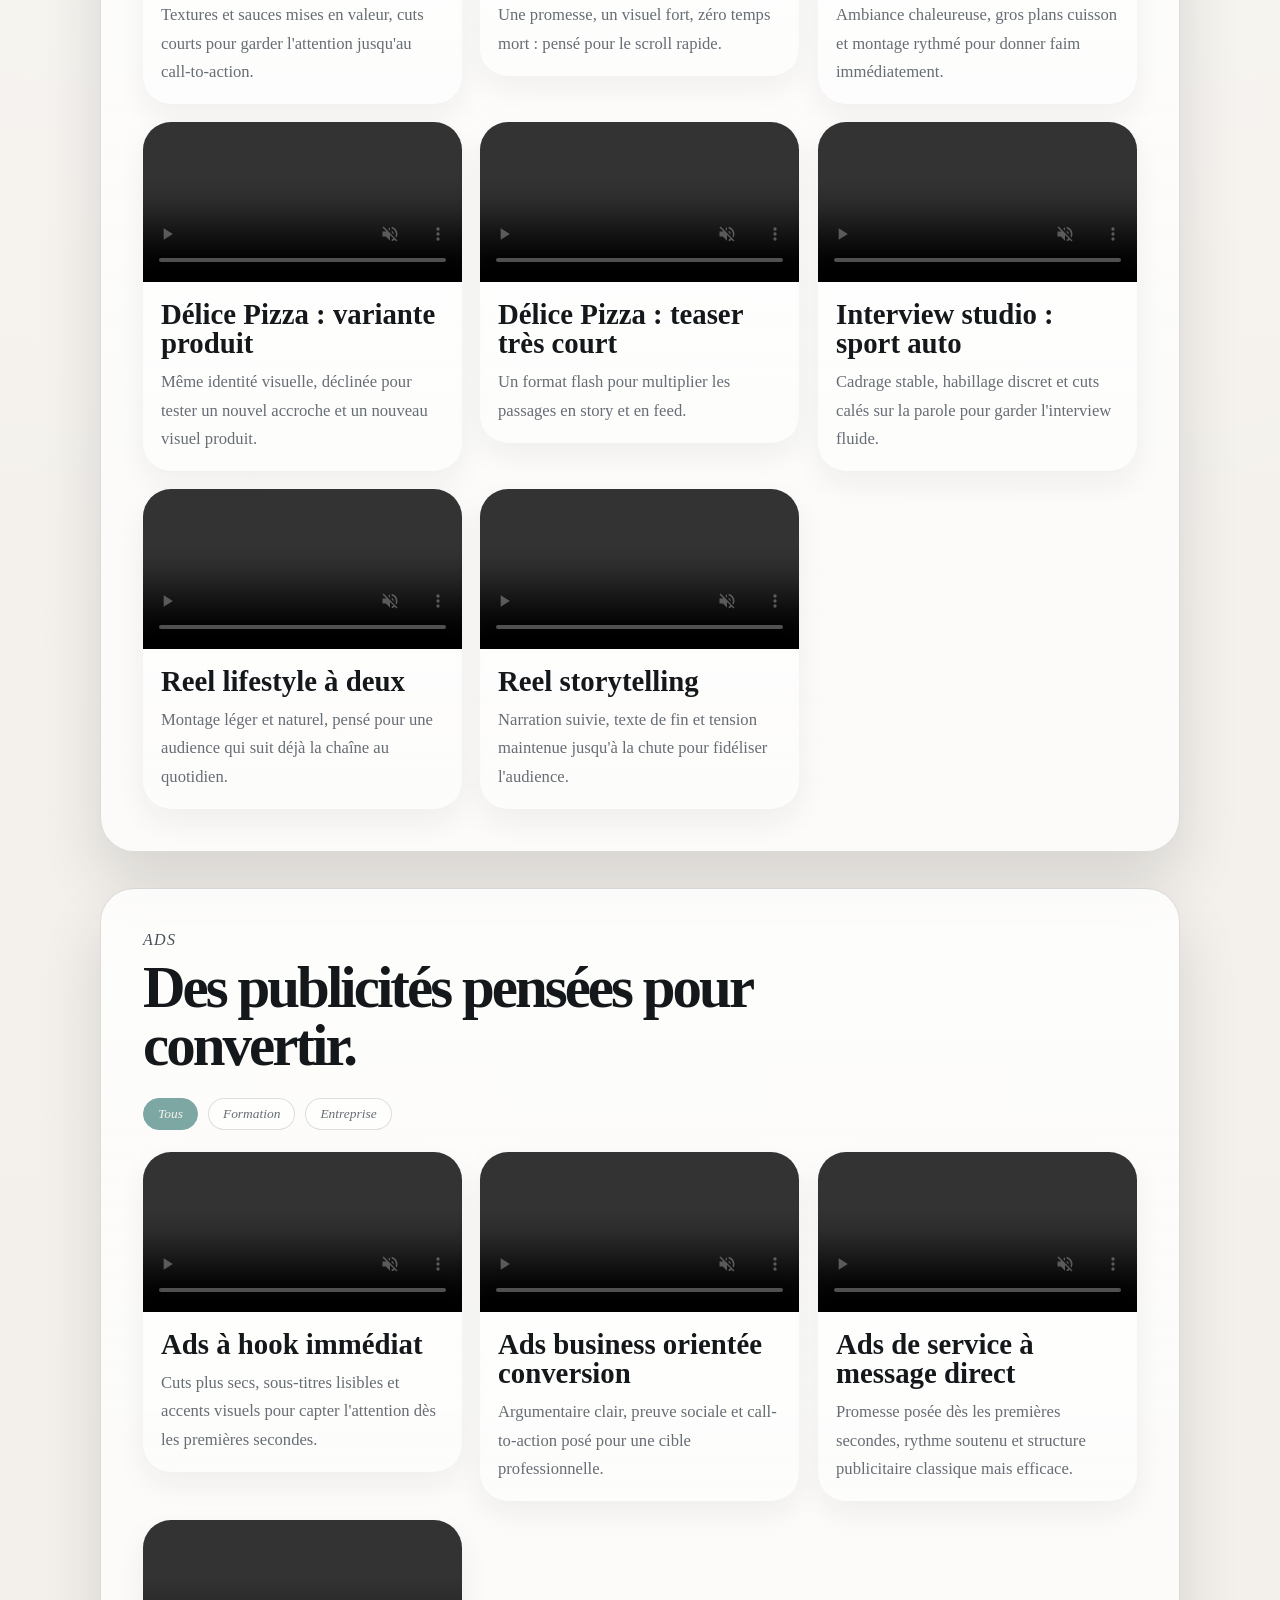
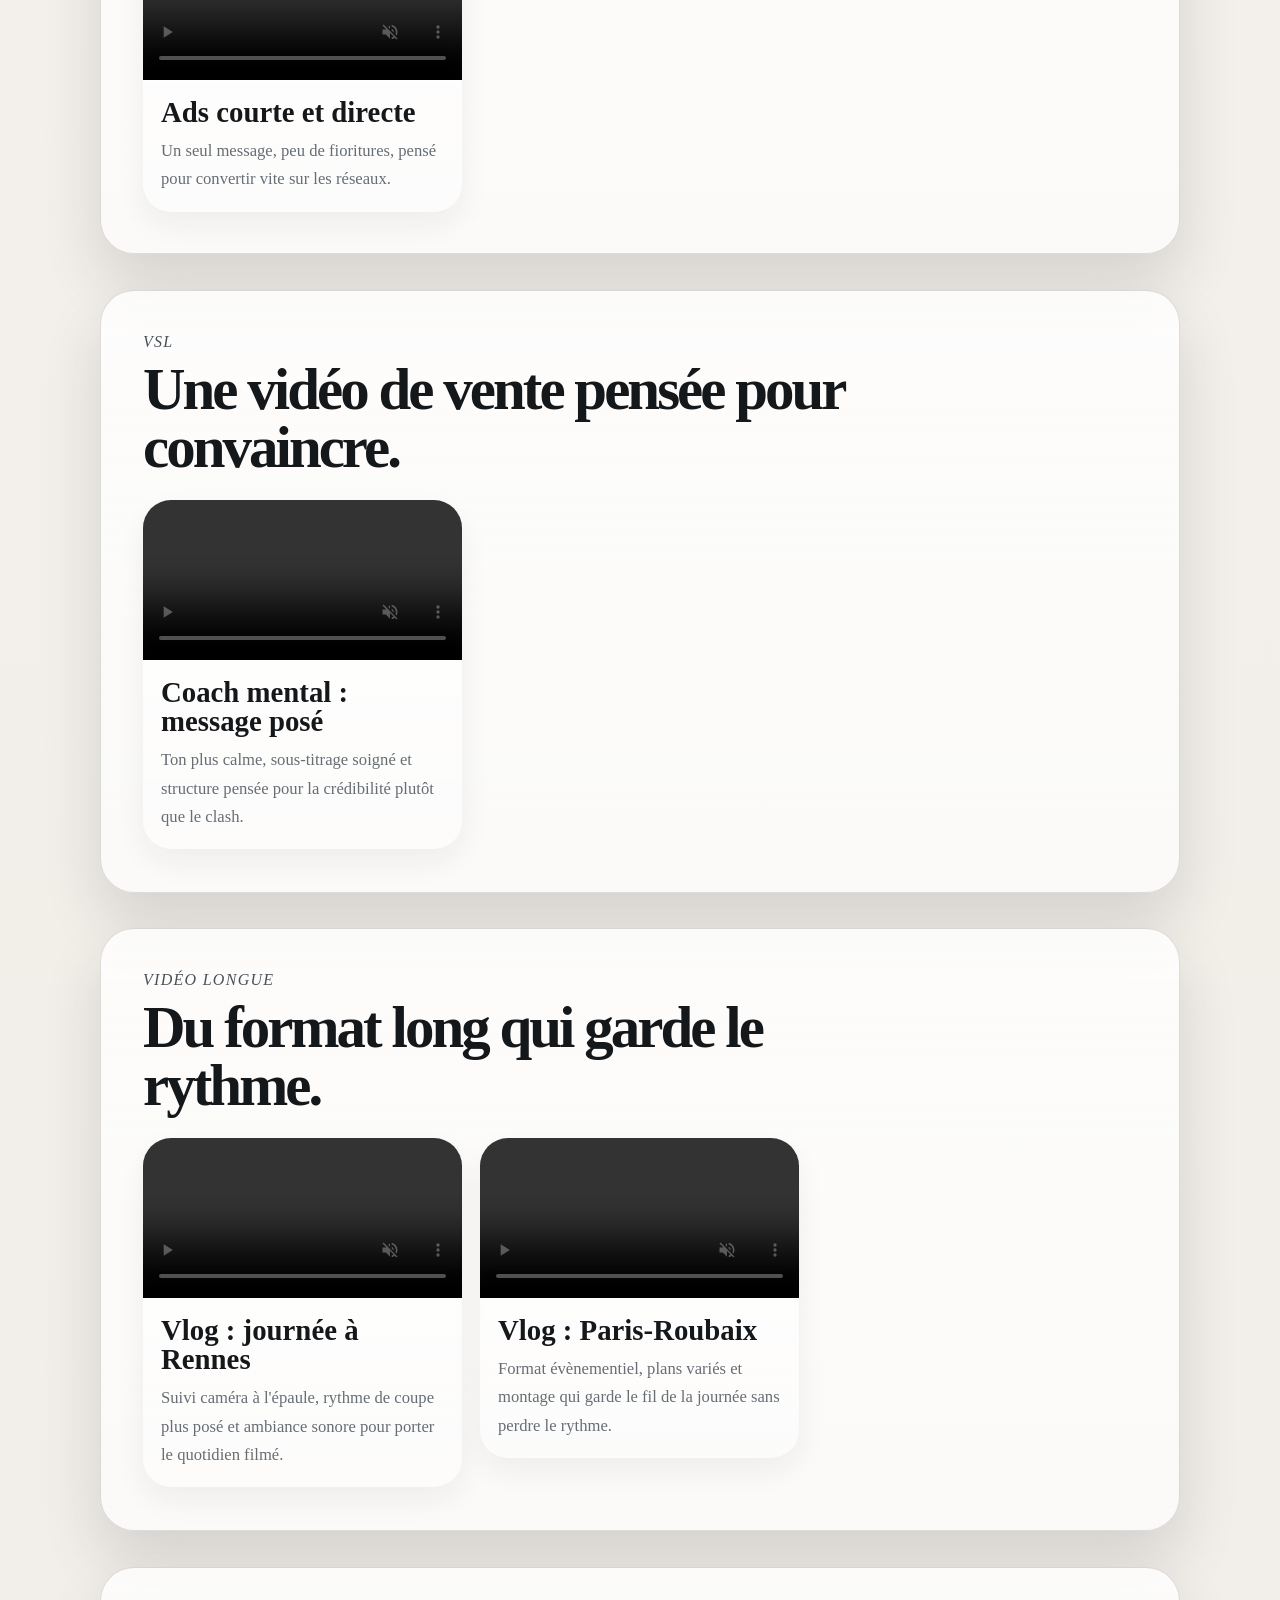
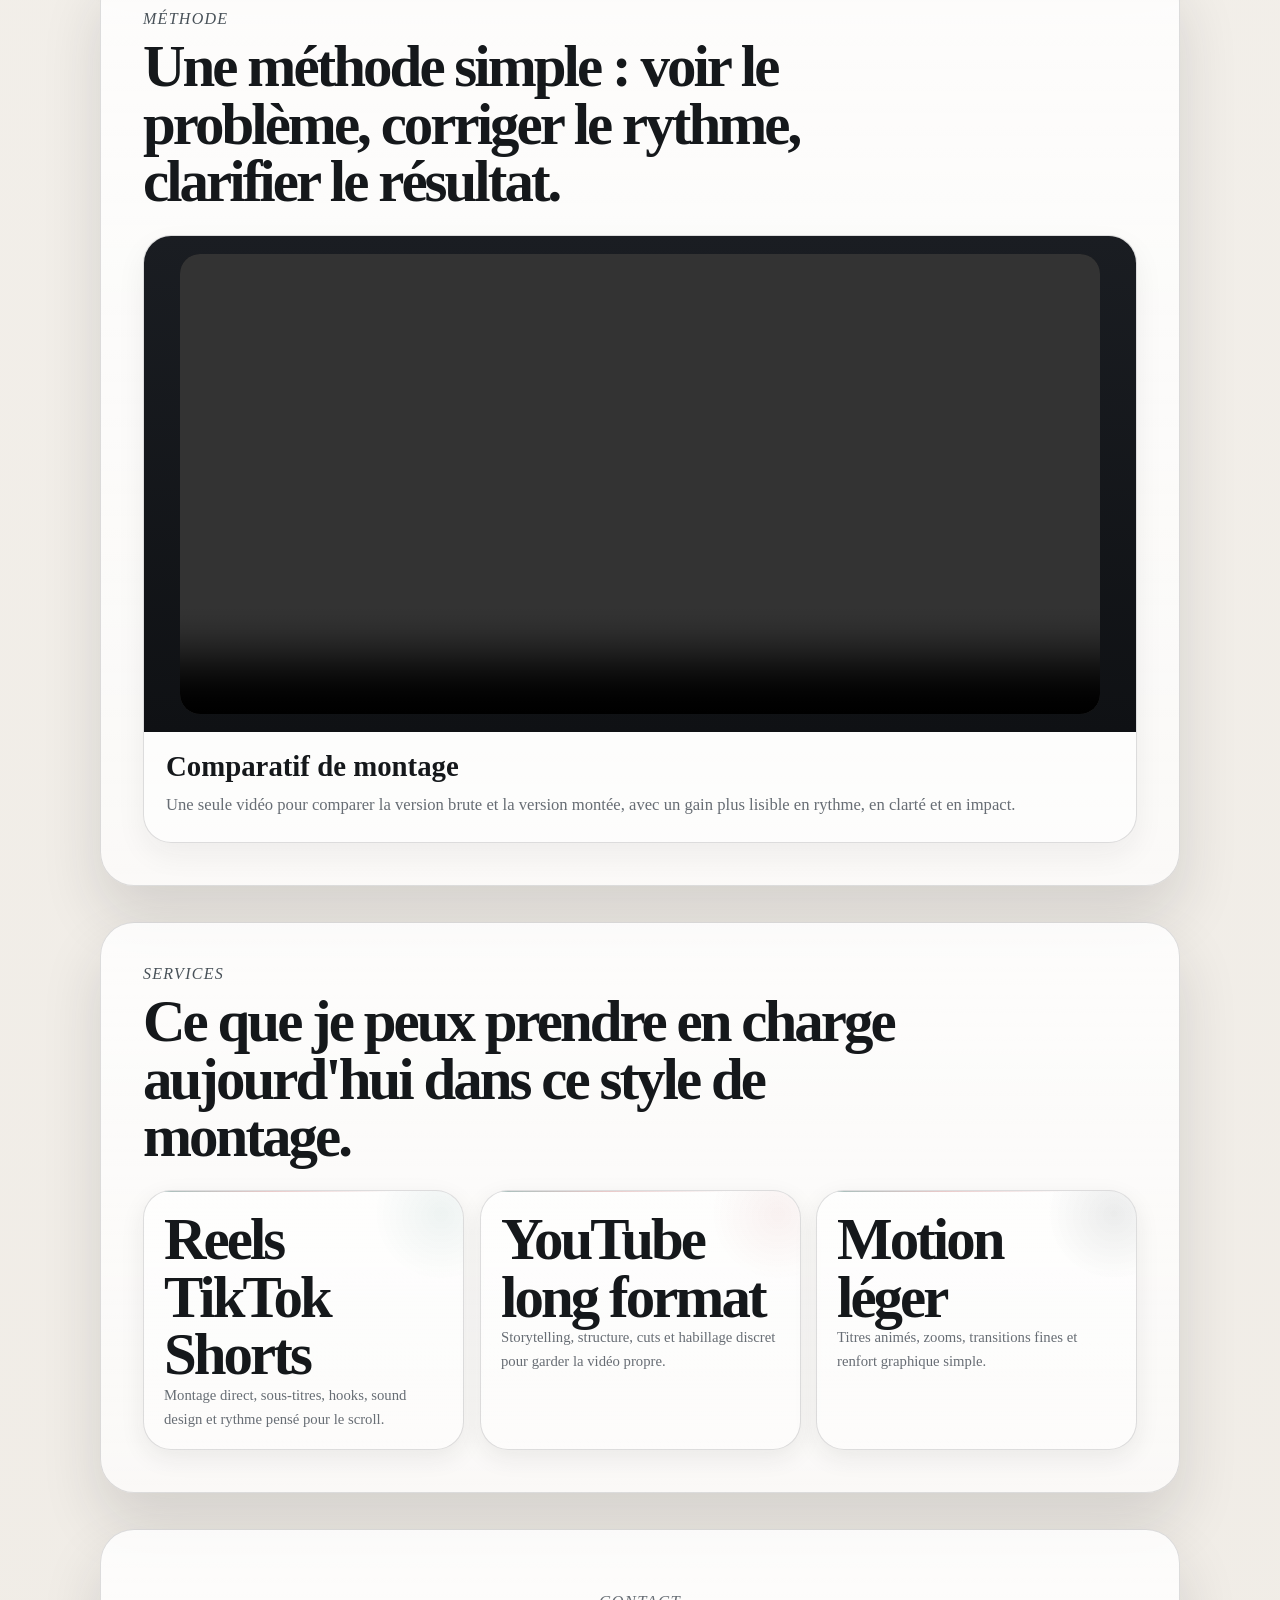
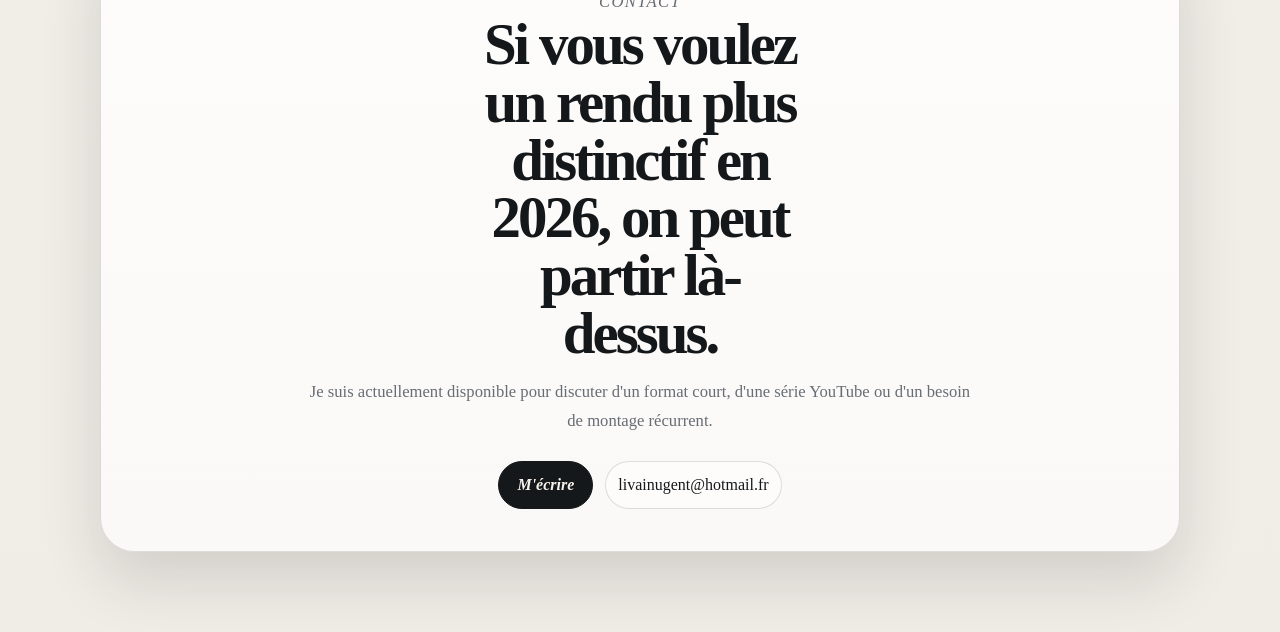
==== commit 56b1db8d: "video editing" ====
--- a/index.html
+++ b/index.html
@@ -88,6 +88,20 @@
         <div class="coin coin-bottom" aria-hidden="true"></div>
       </section>
 
+      <section class="showcase intro-hook reveal" id="intro-hook">
+        <div class="showcase-copy">
+          <p class="section-kicker">Intro</p>
+          <h2>30 secondes pour voir tout ce que je monte.</h2>
+          <p>Ads, reels et formats longs enchaînés en accéléré : un aperçu rapide des secteurs et styles sur lesquels je travaille avant d'aller voir chaque projet en détail.</p>
+        </div>
+        <div class="showcase-media showcase-media-vertical">
+          <video class="showreel-video" autoplay muted loop playsinline controls preload="metadata">
+            <source src="video/intro_hook_compil.mp4" type="video/mp4" />
+            Votre navigateur ne supporte pas la lecture vidéo.
+          </video>
+        </div>
+      </section>
+
       <section class="showcase reveal" id="showreel">
         <div class="showcase-copy">
           <p class="section-kicker">Showreel</p>
@@ -104,44 +118,264 @@
 
       <section class="section reveal" id="work">
         <div class="section-heading">
-          <p class="section-kicker">Projets sélectionnés</p>
-          <h2>Des projets montés pour vendre une intention, pas seulement un effet.</h2>
+          <p class="section-kicker">Réels</p>
+          <h2>Des formats courts pensés pour le scroll.</h2>
+        </div>
+
+        <div class="work-subtabs" role="tablist" aria-label="Sous-catégories Réels">
+          <button class="work-subtab active" data-sub="all" type="button">Tous</button>
+          <button class="work-subtab" data-sub="coaching" type="button">Coaching</button>
+          <button class="work-subtab" data-sub="restaurants" type="button">Restaurants</button>
+          <button class="work-subtab" data-sub="story-telling" type="button">Story telling</button>
+        </div>
+
+        <div class="work-grid">
+          <article class="work-card reveal-card" data-sub="coaching">
+            <div class="work-media">
+                <video autoplay muted loop playsinline preload="metadata" controls data-start="3" aria-label="Extrait de montage format court">
+                  <source src="video/v1_avant_apres-loop45s.mp4" type="video/mp4" />
+                </video>
+            </div>
+            <div class="work-body">
+              <h3>Coaching : formats courts plus denses</h3>
+              <p>B-roll, titrage, zooms et respiration contrôlée pour donner plus de valeur à chaque seconde.</p>
+            </div>
+          </article>
+
+          <article class="work-card reveal-card" data-sub="coaching">
+            <div class="work-media">
+                <video autoplay muted loop playsinline preload="metadata" controls aria-label="Extrait de montage YouTube long format">
+                  <source src="video/vf_2_chanteuse_studio-loop45s.mp4" type="video/mp4" />
+                </video>
+            </div>
+            <div class="work-body">
+              <h3>Coaching éditorial plus posé</h3>
+              <p>Structure plus calme, narration plus propre et transitions discrètes pour laisser parler le fond.</p>
+            </div>
+          </article>
+
+          <article class="work-card reveal-card" data-sub="restaurants">
+            <div class="work-media">
+                <video autoplay muted loop playsinline preload="metadata" controls aria-label="Extrait de publicité restaurant Kobbo">
+                  <source src="video/restaurant_kobbo-loop35s.mp4" type="video/mp4" />
+                </video>
+            </div>
+            <div class="work-body">
+              <h3>Kobbo : mise en appétit rapide</h3>
+              <p>Gros plans produit, montage punchy et musique entraînante pour donner envie en quelques secondes.</p>
+            </div>
+          </article>
+
+          <article class="work-card reveal-card" data-sub="restaurants">
+            <div class="work-media">
+                <video autoplay muted loop playsinline preload="metadata" controls aria-label="Extrait de publicité O'Greedys">
+                  <source src="video/restaurant_ogreedys_2-loop25s.mp4" type="video/mp4" />
+                </video>
+            </div>
+            <div class="work-body">
+              <h3>O'Greedys : burger en gros plan</h3>
+              <p>Textures et sauces mises en valeur, cuts courts pour garder l'attention jusqu'au call-to-action.</p>
+            </div>
+          </article>
+
+          <article class="work-card reveal-card" data-sub="restaurants">
+            <div class="work-media">
+                <video autoplay muted loop playsinline preload="metadata" controls aria-label="Extrait de publicité O'Greedys">
+                  <source src="video/restaurant_ogreedys_1-loop15s.mp4" type="video/mp4" />
+                </video>
+            </div>
+            <div class="work-body">
+              <h3>O'Greedys : format ultra-court</h3>
+              <p>Une promesse, un visuel fort, zéro temps mort : pensé pour le scroll rapide.</p>
+            </div>
+          </article>
+
+          <article class="work-card reveal-card" data-sub="restaurants">
+            <div class="work-media">
+                <video autoplay muted loop playsinline preload="metadata" controls aria-label="Extrait de publicité Délice Pizza">
+                  <source src="video/restaurant_delicepizza_2-loop20s.mp4" type="video/mp4" />
+                </video>
+            </div>
+            <div class="work-body">
+              <h3>Délice Pizza : four et pâte en valeur</h3>
+              <p>Ambiance chaleureuse, gros plans cuisson et montage rythmé pour donner faim immédiatement.</p>
+            </div>
+          </article>
+
+          <article class="work-card reveal-card" data-sub="restaurants">
+            <div class="work-media">
+                <video autoplay muted loop playsinline preload="metadata" controls aria-label="Extrait de publicité Délice Pizza">
+                  <source src="video/restaurant_delicepizza_3-loop20s.mp4" type="video/mp4" />
+                </video>
+            </div>
+            <div class="work-body">
+              <h3>Délice Pizza : variante produit</h3>
+              <p>Même identité visuelle, déclinée pour tester un nouvel accroche et un nouveau visuel produit.</p>
+            </div>
+          </article>
+
+          <article class="work-card reveal-card" data-sub="restaurants">
+            <div class="work-media">
+                <video autoplay muted loop playsinline preload="metadata" controls aria-label="Extrait de publicité Délice Pizza">
+                  <source src="video/restaurant_delicepizza_1-loop10s.mp4" type="video/mp4" />
+                </video>
+            </div>
+            <div class="work-body">
+              <h3>Délice Pizza : teaser très court</h3>
+              <p>Un format flash pour multiplier les passages en story et en feed.</p>
+            </div>
+          </article>
+
+          <article class="work-card reveal-card" data-sub="story-telling">
+            <div class="work-media">
+                <video autoplay muted loop playsinline preload="metadata" controls aria-label="Extrait de reel tourné en studio">
+                  <source src="video/reel_femmes_sport_auto-loop45s.mp4" type="video/mp4" />
+                </video>
+            </div>
+            <div class="work-body">
+              <h3>Interview studio : sport auto</h3>
+              <p>Cadrage stable, habillage discret et cuts calés sur la parole pour garder l'interview fluide.</p>
+            </div>
+          </article>
+
+          <article class="work-card reveal-card" data-sub="story-telling">
+            <div class="work-media">
+                <video autoplay muted loop playsinline preload="metadata" controls aria-label="Extrait de reel lifestyle">
+                  <source src="video/reel_couple-loop30s.mp4" type="video/mp4" />
+                </video>
+            </div>
+            <div class="work-body">
+              <h3>Reel lifestyle à deux</h3>
+              <p>Montage léger et naturel, pensé pour une audience qui suit déjà la chaîne au quotidien.</p>
+            </div>
+          </article>
+
+          <article class="work-card reveal-card" data-sub="story-telling">
+            <div class="work-media">
+                <video autoplay muted loop playsinline preload="metadata" controls aria-label="Extrait de reel storytelling">
+                  <source src="video/reel_jardin_nedortjamais-loop45s.mp4" type="video/mp4" />
+                </video>
+            </div>
+            <div class="work-body">
+              <h3>Reel storytelling</h3>
+              <p>Narration suivie, texte de fin et tension maintenue jusqu'à la chute pour fidéliser l'audience.</p>
+            </div>
+          </article>
+        </div>
+      </section>
+
+      <section class="section reveal" id="ads">
+        <div class="section-heading">
+          <p class="section-kicker">ADS</p>
+          <h2>Des publicités pensées pour convertir.</h2>
+        </div>
+
+        <div class="work-subtabs" role="tablist" aria-label="Sous-catégories ADS">
+          <button class="work-subtab active" data-sub="all" type="button">Tous</button>
+          <button class="work-subtab" data-sub="formation" type="button">Formation</button>
+          <button class="work-subtab" data-sub="entreprise" type="button">Entreprise</button>
+        </div>
+
+        <div class="work-grid">
+          <article class="work-card reveal-card" data-sub="formation">
+            <div class="work-media">
+                <video autoplay muted loop playsinline preload="metadata" controls data-start="0.5" aria-label="Extrait de montage publicitaire">
+                  <source src="video/VOYAGECORPS-loop45s.mp4" type="video/mp4" />
+                </video>
+            </div>
+            <div class="work-body">
+              <h3>Ads à hook immédiat</h3>
+              <p>Cuts plus secs, sous-titres lisibles et accents visuels pour capter l'attention dès les premières secondes.</p>
+            </div>
+          </article>
+
+          <article class="work-card reveal-card" data-sub="formation">
+            <div class="work-media">
+                <video autoplay muted loop playsinline preload="metadata" controls aria-label="Extrait de publicité business">
+                  <source src="video/ads_alechenry-loop45s.mp4" type="video/mp4" />
+                </video>
+            </div>
+            <div class="work-body">
+              <h3>Ads business orientée conversion</h3>
+              <p>Argumentaire clair, preuve sociale et call-to-action posé pour une cible professionnelle.</p>
+            </div>
+          </article>
+
+          <article class="work-card reveal-card" data-sub="entreprise">
+            <div class="work-media">
+                <video autoplay muted loop playsinline preload="metadata" controls aria-label="Extrait de publicité de service">
+                  <source src="video/ads_xelios-loop45s.mp4" type="video/mp4" />
+                </video>
+            </div>
+            <div class="work-body">
+              <h3>Ads de service à message direct</h3>
+              <p>Promesse posée dès les premières secondes, rythme soutenu et structure publicitaire classique mais efficace.</p>
+            </div>
+          </article>
+
+          <article class="work-card reveal-card" data-sub="entreprise">
+            <div class="work-media">
+                <video autoplay muted loop playsinline preload="metadata" controls aria-label="Extrait de publicité courte">
+                  <source src="video/ads_dalavalle-loop45s.mp4" type="video/mp4" />
+                </video>
+            </div>
+            <div class="work-body">
+              <h3>Ads courte et directe</h3>
+              <p>Un seul message, peu de fioritures, pensé pour convertir vite sur les réseaux.</p>
+            </div>
+          </article>
+        </div>
+      </section>
+
+      <section class="section reveal" id="vsl">
+        <div class="section-heading">
+          <p class="section-kicker">VSL</p>
+          <h2>Une vidéo de vente pensée pour convaincre.</h2>
         </div>
 
         <div class="work-grid">
           <article class="work-card reveal-card">
             <div class="work-media">
-                <video autoplay muted loop playsinline preload="metadata" controls data-start="0.5" aria-label="Extrait de montage publicitaire">
-                  <source src="video/VOYAGECORPS-loop45s.mp4" type="video/mp4" />
-                </video>
-            </div>
-            <div class="work-body">
-              <h3>Ads et Reels à hook immédiat</h3>
-              <p>Cuts plus secs, sous-titres lisibles et accents visuels pour capter l'attention dès les premières secondes.</p>
-            </div>
-          </article>
-
+                <video autoplay muted loop playsinline preload="metadata" controls aria-label="Extrait de VSL coaching mental">
+                  <source src="video/reel_carlmental-loop45s.mp4" type="video/mp4" />
+                </video>
+            </div>
+            <div class="work-body">
+              <h3>Coach mental : message posé</h3>
+              <p>Ton plus calme, sous-titrage soigné et structure pensée pour la crédibilité plutôt que le clash.</p>
+            </div>
+          </article>
+        </div>
+      </section>
+
+      <section class="section reveal" id="video-longue">
+        <div class="section-heading">
+          <p class="section-kicker">Vidéo longue</p>
+          <h2>Du format long qui garde le rythme.</h2>
+        </div>
+
+        <div class="work-grid">
           <article class="work-card reveal-card">
             <div class="work-media">
-                <video autoplay muted loop playsinline preload="metadata" controls aria-label="Extrait de montage YouTube long format">
-                  <source src="video/v3__lemillionourien_intro-loop10s.mp4" type="video/mp4" />
-                </video>
-            </div>
-            <div class="work-body">
-              <h3>YouTube long format plus éditorial</h3>
-              <p>Structure plus calme, narration plus propre et transitions discrètes pour laisser parler le fond.</p>
+                <video autoplay muted loop playsinline preload="metadata" controls aria-label="Extrait de vlog">
+                  <source src="video/vlog_valentin_rennes-loop45s.mp4" type="video/mp4" />
+                </video>
+            </div>
+            <div class="work-body">
+              <h3>Vlog : journée à Rennes</h3>
+              <p>Suivi caméra à l'épaule, rythme de coupe plus posé et ambiance sonore pour porter le quotidien filmé.</p>
             </div>
           </article>
 
           <article class="work-card reveal-card">
             <div class="work-media">
-                <video autoplay muted loop playsinline preload="metadata" controls data-start="3" aria-label="Extrait de montage format court">
-                  <source src="video/v1_avant_apres-loop45s.mp4" type="video/mp4" />
-                </video>
-            </div>
-            <div class="work-body">
-              <h3>Formats courts plus denses</h3>
-              <p>B-roll, titrage, zooms et respiration contrôlée pour donner plus de valeur à chaque seconde.</p>
+                <video autoplay muted loop playsinline preload="metadata" controls aria-label="Extrait de vlog">
+                  <source src="video/vlog_valentin_paris_roubaix-loop45s.mp4" type="video/mp4" />
+                </video>
+            </div>
+            <div class="work-body">
+              <h3>Vlog : Paris-Roubaix</h3>
+              <p>Format évènementiel, plans variés et montage qui garde le fil de la journée sans perdre le rythme.</p>
             </div>
           </article>
         </div>
@@ -220,7 +454,16 @@
       });
     }
 
+    function pauseActiveVideos() {
+      document.querySelectorAll('video').forEach((video) => {
+        if (!video.paused && !video.ended) {
+          video.pause();
+        }
+      });
+    }
+
     window.addEventListener('scroll', revealOnScroll);
+    window.addEventListener('scroll', pauseActiveVideos, { passive: true });
     window.addEventListener('DOMContentLoaded', revealOnScroll);
 
     const navToggle = document.querySelector('.nav-toggle');
@@ -264,6 +507,23 @@
       themeToggle.addEventListener('click', toggleTheme);
     }
 
+    document.querySelectorAll('.work-subtabs').forEach((subtabs) => {
+      const section = subtabs.closest('section');
+      const cards = section.querySelectorAll('.work-card');
+      const tabs = subtabs.querySelectorAll('.work-subtab');
+
+      tabs.forEach((tab) => {
+        tab.addEventListener('click', () => {
+          tabs.forEach((t) => t.classList.remove('active'));
+          tab.classList.add('active');
+          const sub = tab.dataset.sub;
+          cards.forEach((card) => {
+            card.style.display = sub === 'all' || card.dataset.sub === sub ? '' : 'none';
+          });
+        });
+      });
+    });
+
     document.querySelectorAll('video[data-start]').forEach((video) => {
       const startTime = Number(video.dataset.start || 0);
       if (!startTime) return;
--- a/style.css
+++ b/style.css
@@ -583,6 +583,37 @@
   background: #0f1114;
 }
 
+.work-subtabs {
+  display: flex;
+  flex-wrap: wrap;
+  gap: 10px;
+  margin-bottom: 22px;
+}
+
+.work-subtab {
+  padding: 7px 14px;
+  border: 1px solid var(--line);
+  border-radius: 999px;
+  background: rgba(255, 255, 255, 0.5);
+  color: var(--muted);
+  font-family: Georgia, 'Times New Roman', serif;
+  font-style: italic;
+  font-size: 0.84rem;
+  cursor: pointer;
+  transition: all 0.2s ease;
+}
+
+.work-subtab:hover {
+  border-color: var(--accent);
+  color: var(--text);
+}
+
+.work-subtab.active {
+  background: var(--accent);
+  color: #f6f2ec;
+  border-color: var(--accent);
+}
+
 .work-grid {
   display: grid;
   grid-template-columns: repeat(3, minmax(0, 1fr));
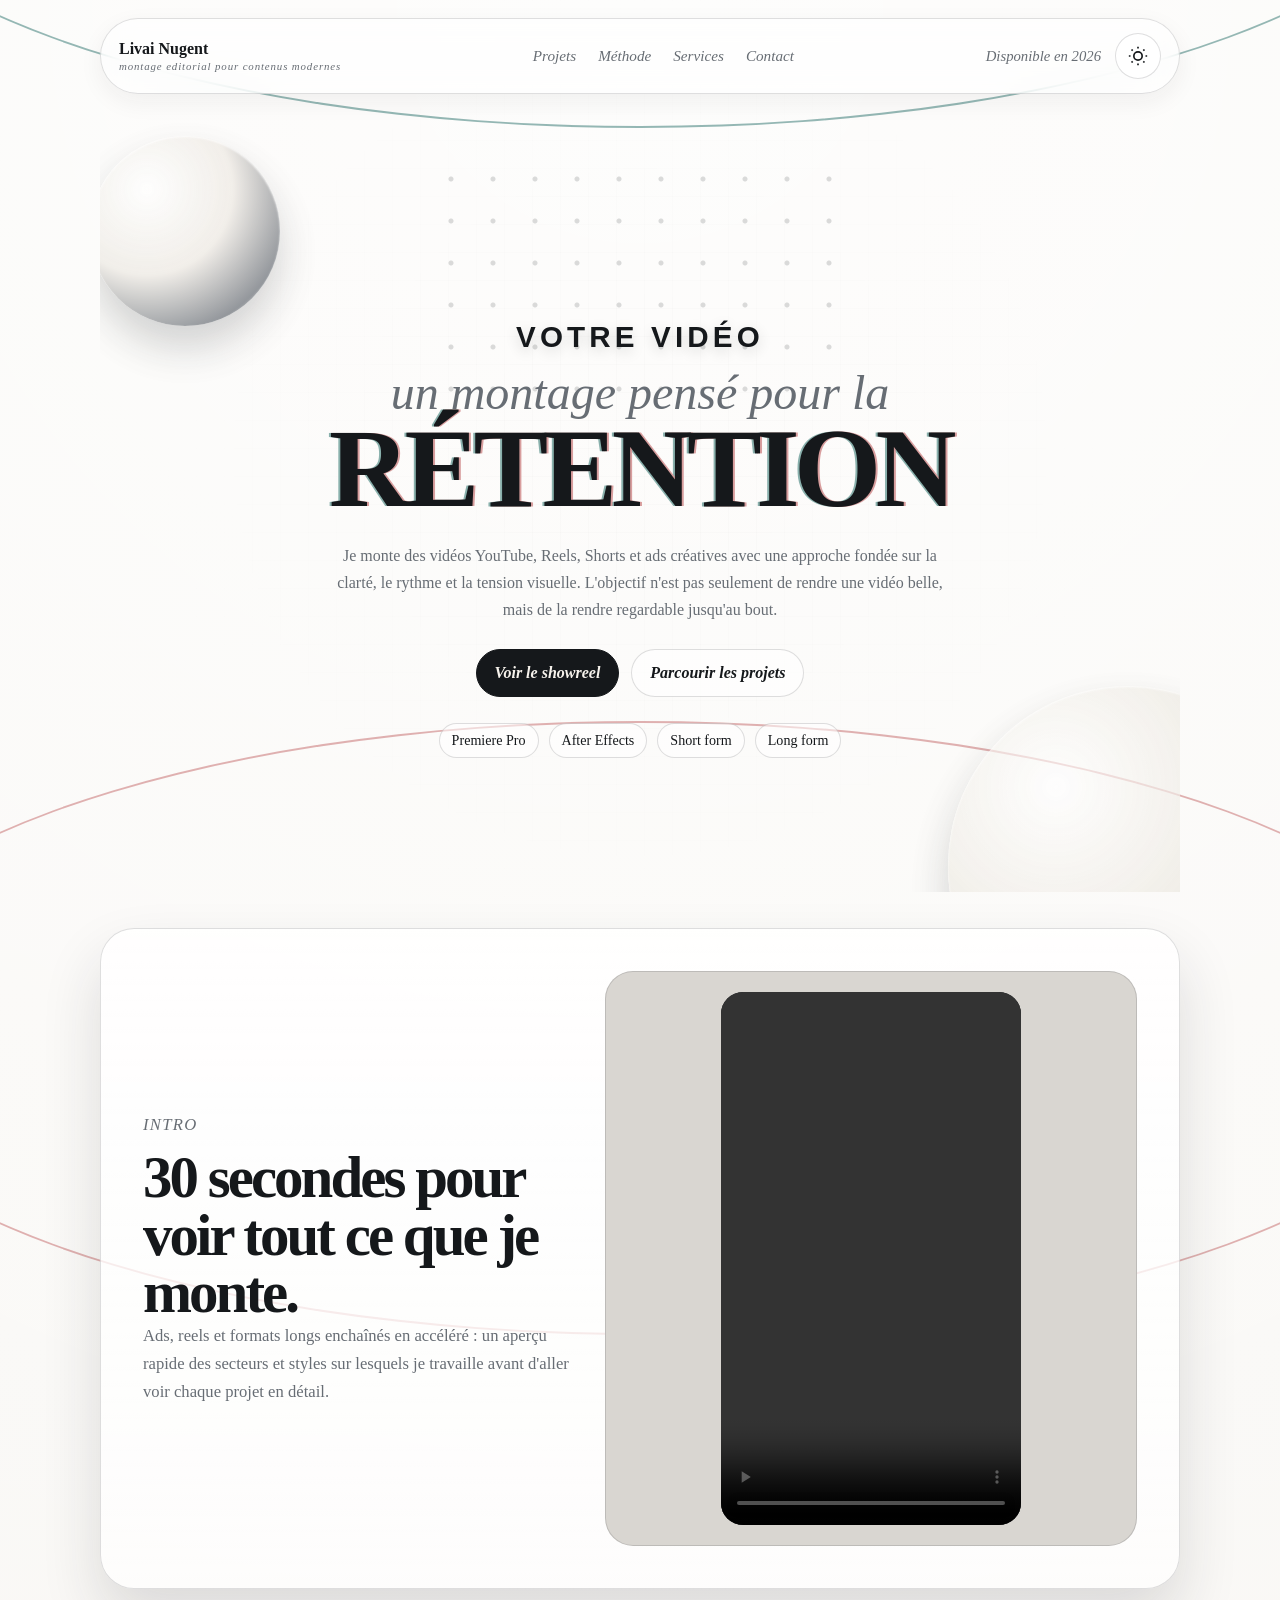
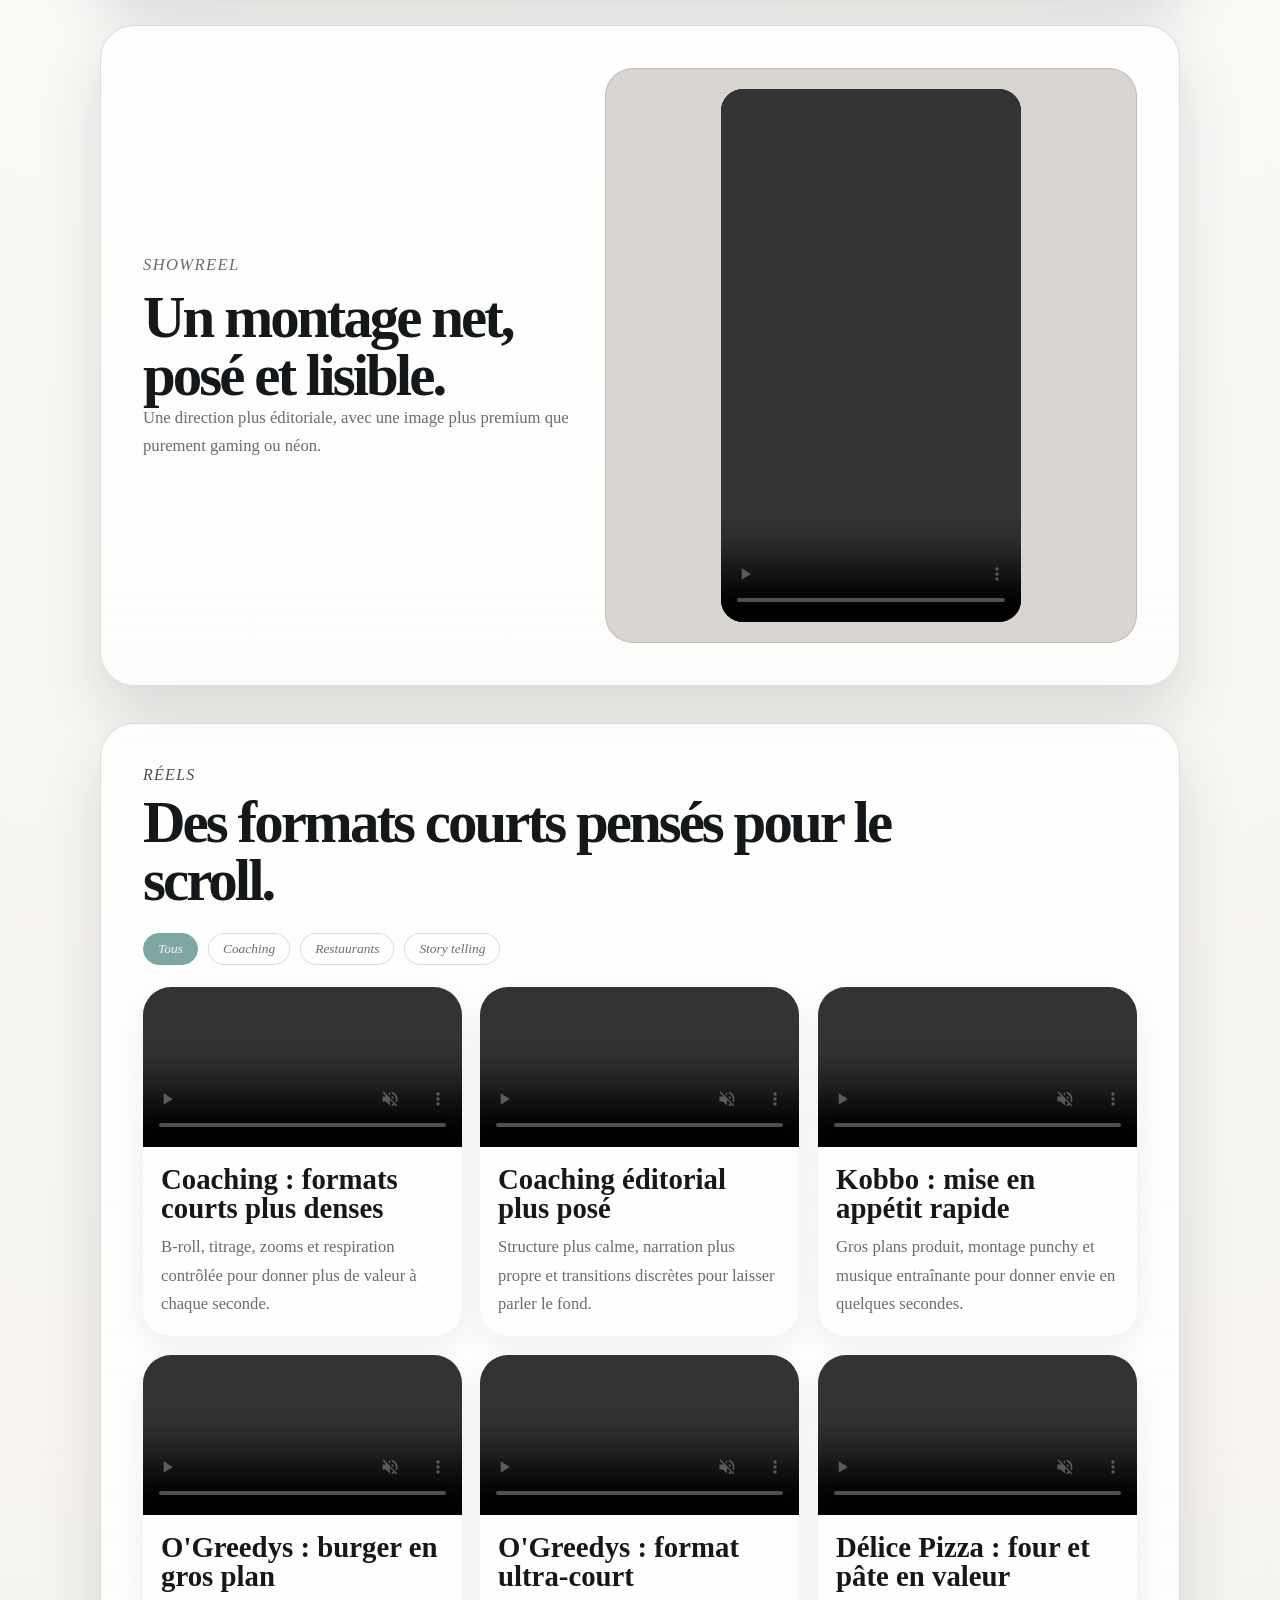
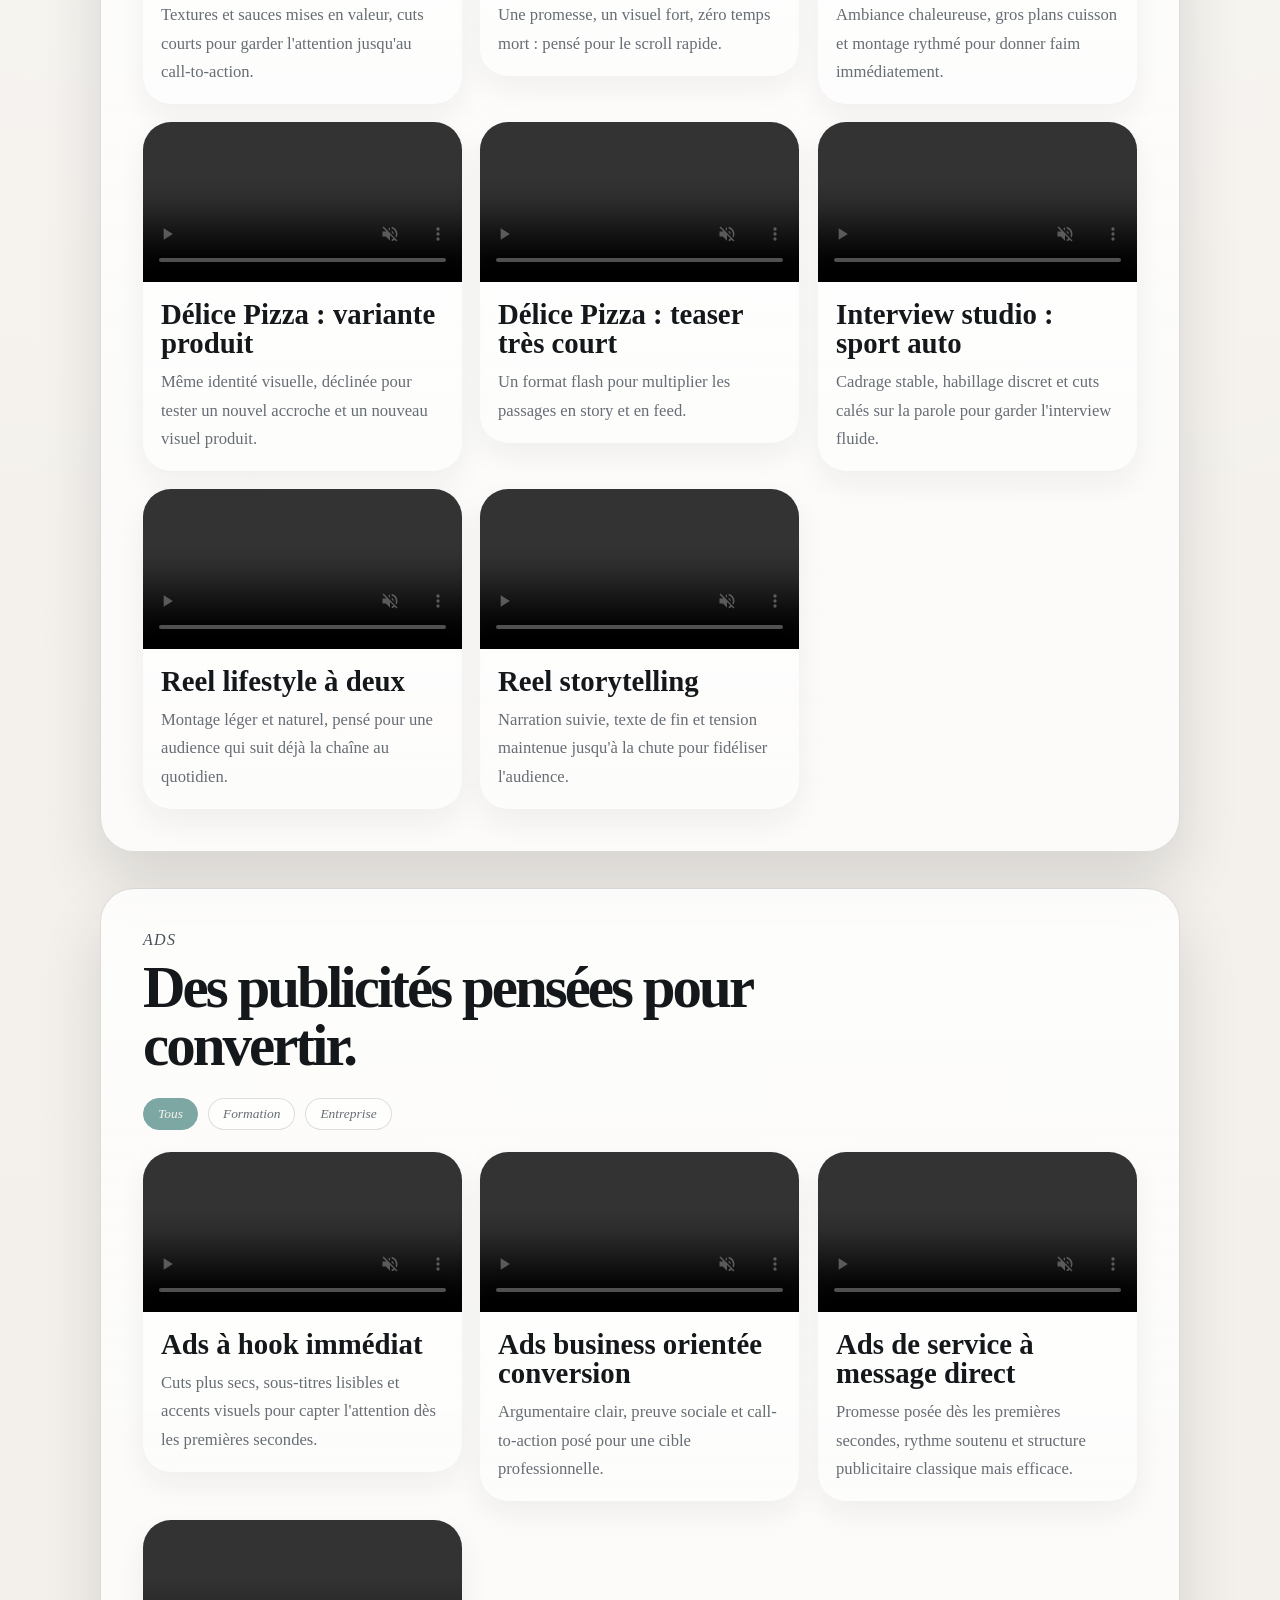
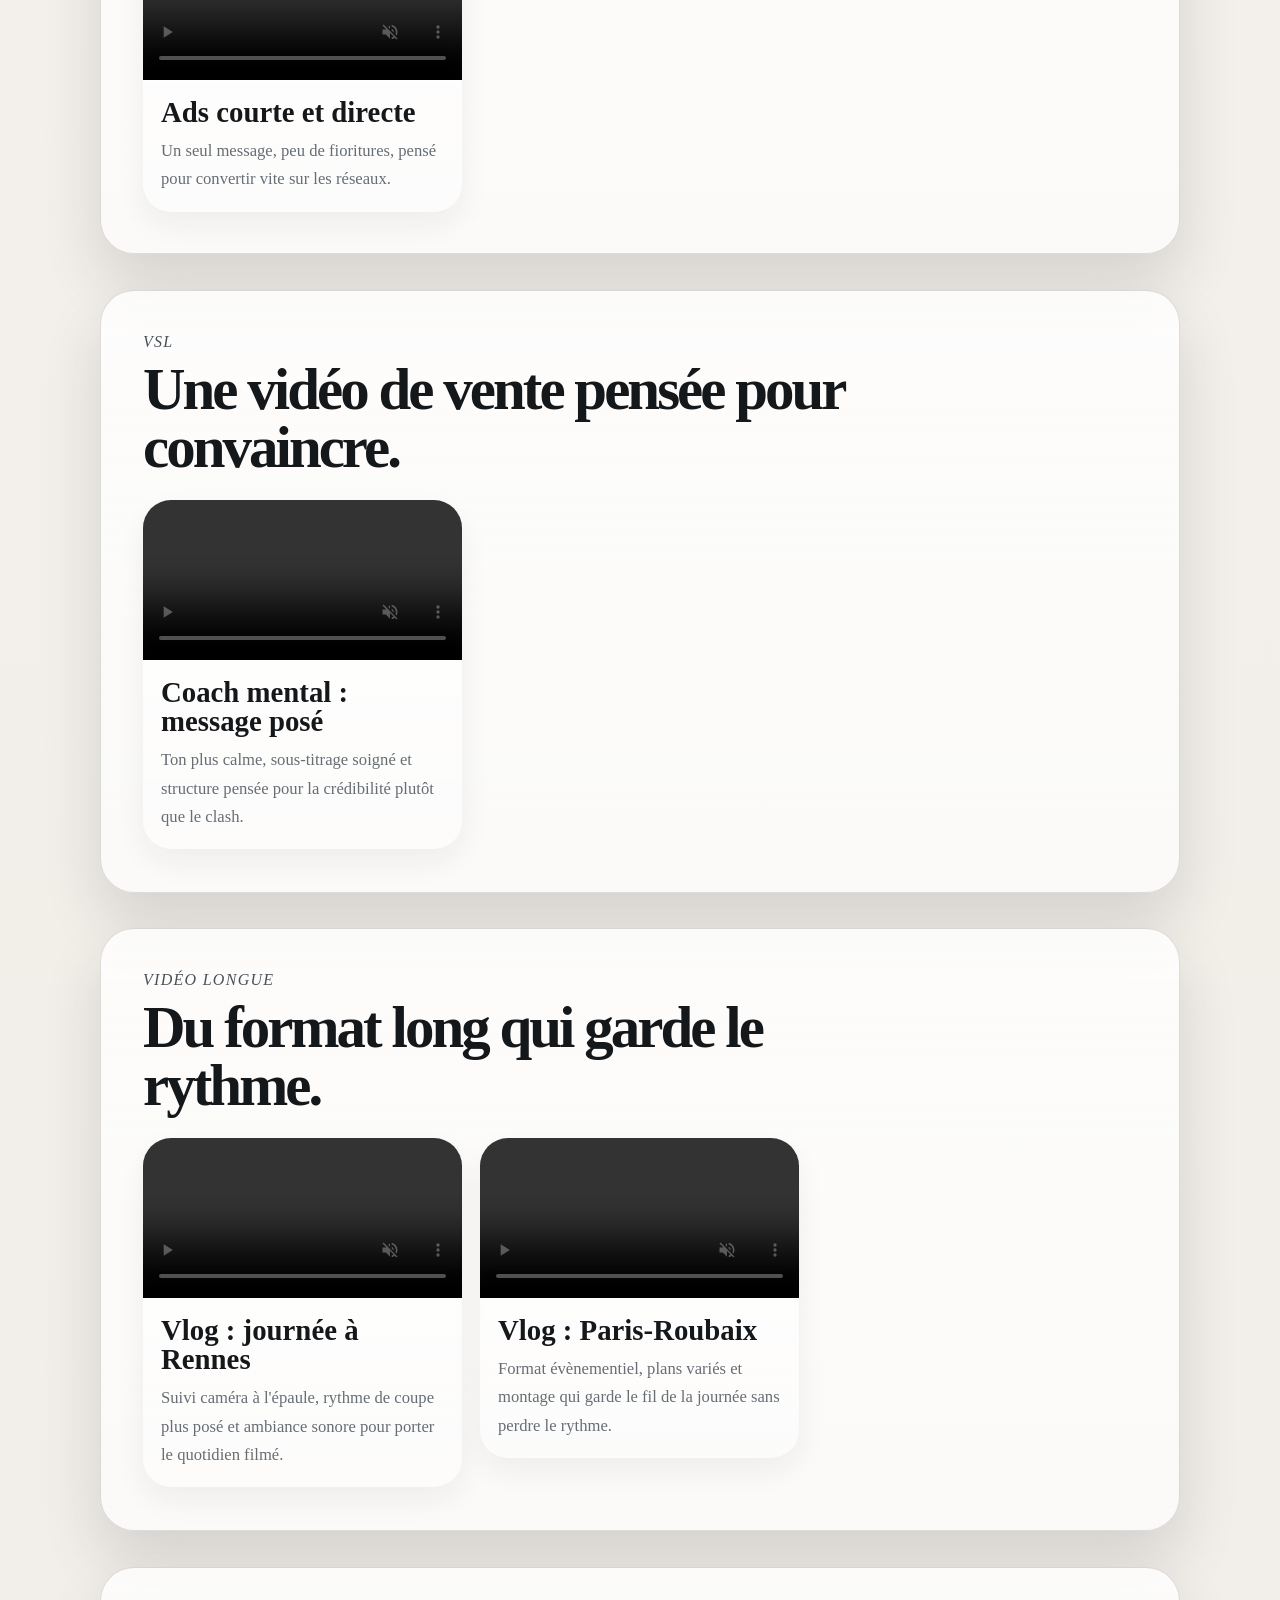
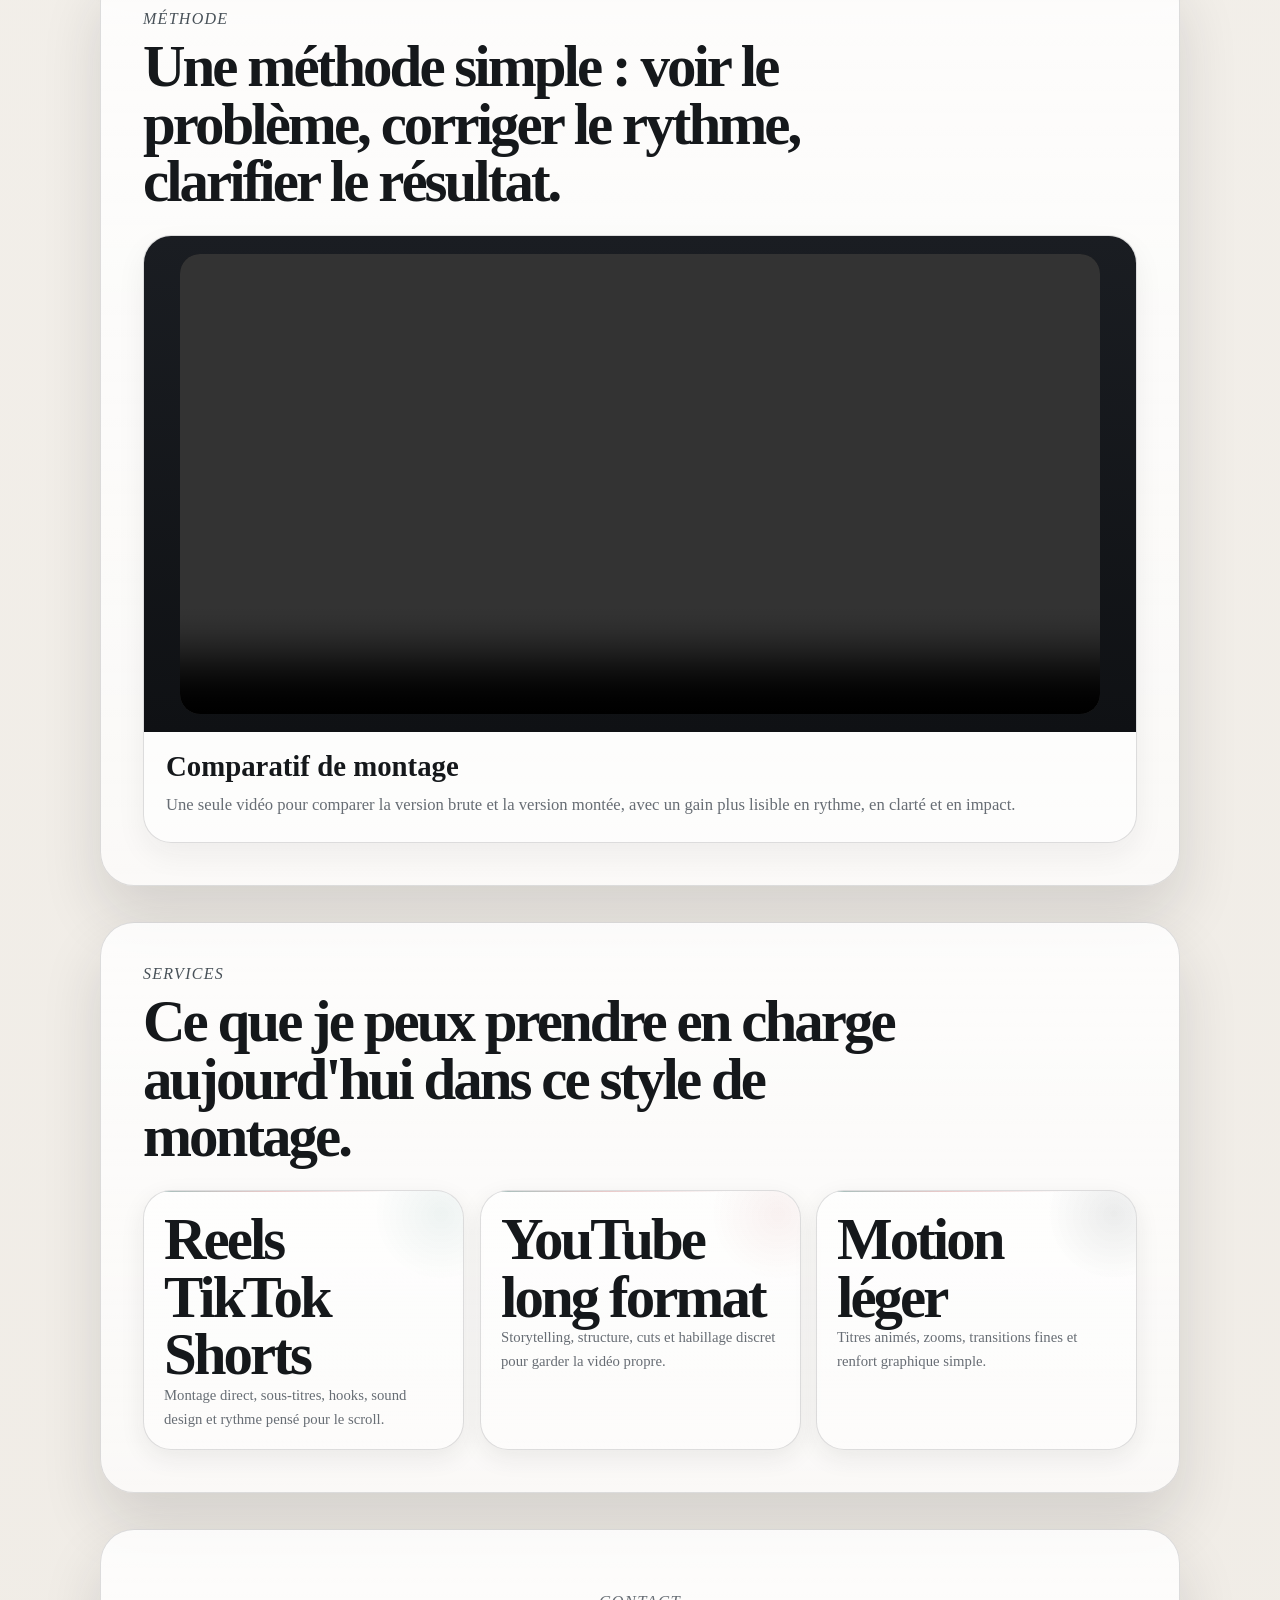
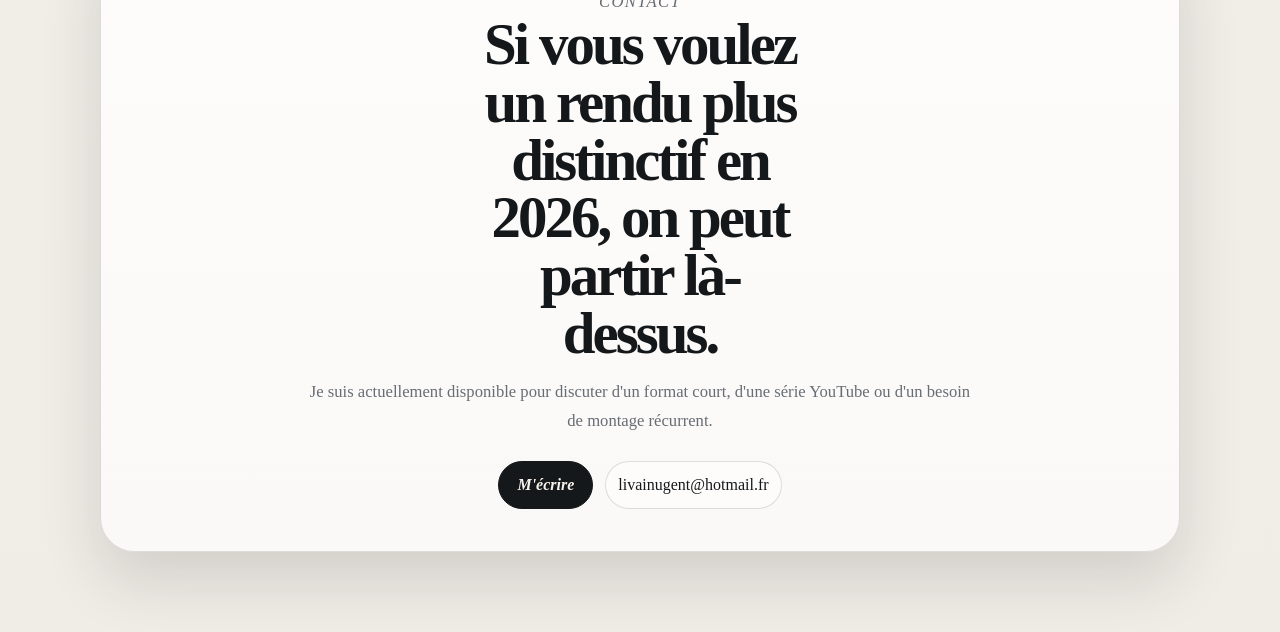
==== commit 47a2669e: "message" ====
--- a/index.html
+++ b/index.html
@@ -106,7 +106,7 @@
         <div class="showcase-copy">
           <p class="section-kicker">Showreel</p>
           <h2>Un montage net, posé et lisible.</h2>
-          <p>Une direction plus éditoriale, avec une image plus premium que purement gaming ou néon. Le style sert ici à rendre le portfolio plus distinctif et plus actuel.</p>
+          <p>Une direction plus éditoriale, avec une image plus premium que purement gaming ou néon.</p>
         </div>
         <div class="showcase-media showcase-media-vertical">
           <video class="showreel-video" muted loop playsinline controls preload="metadata">
